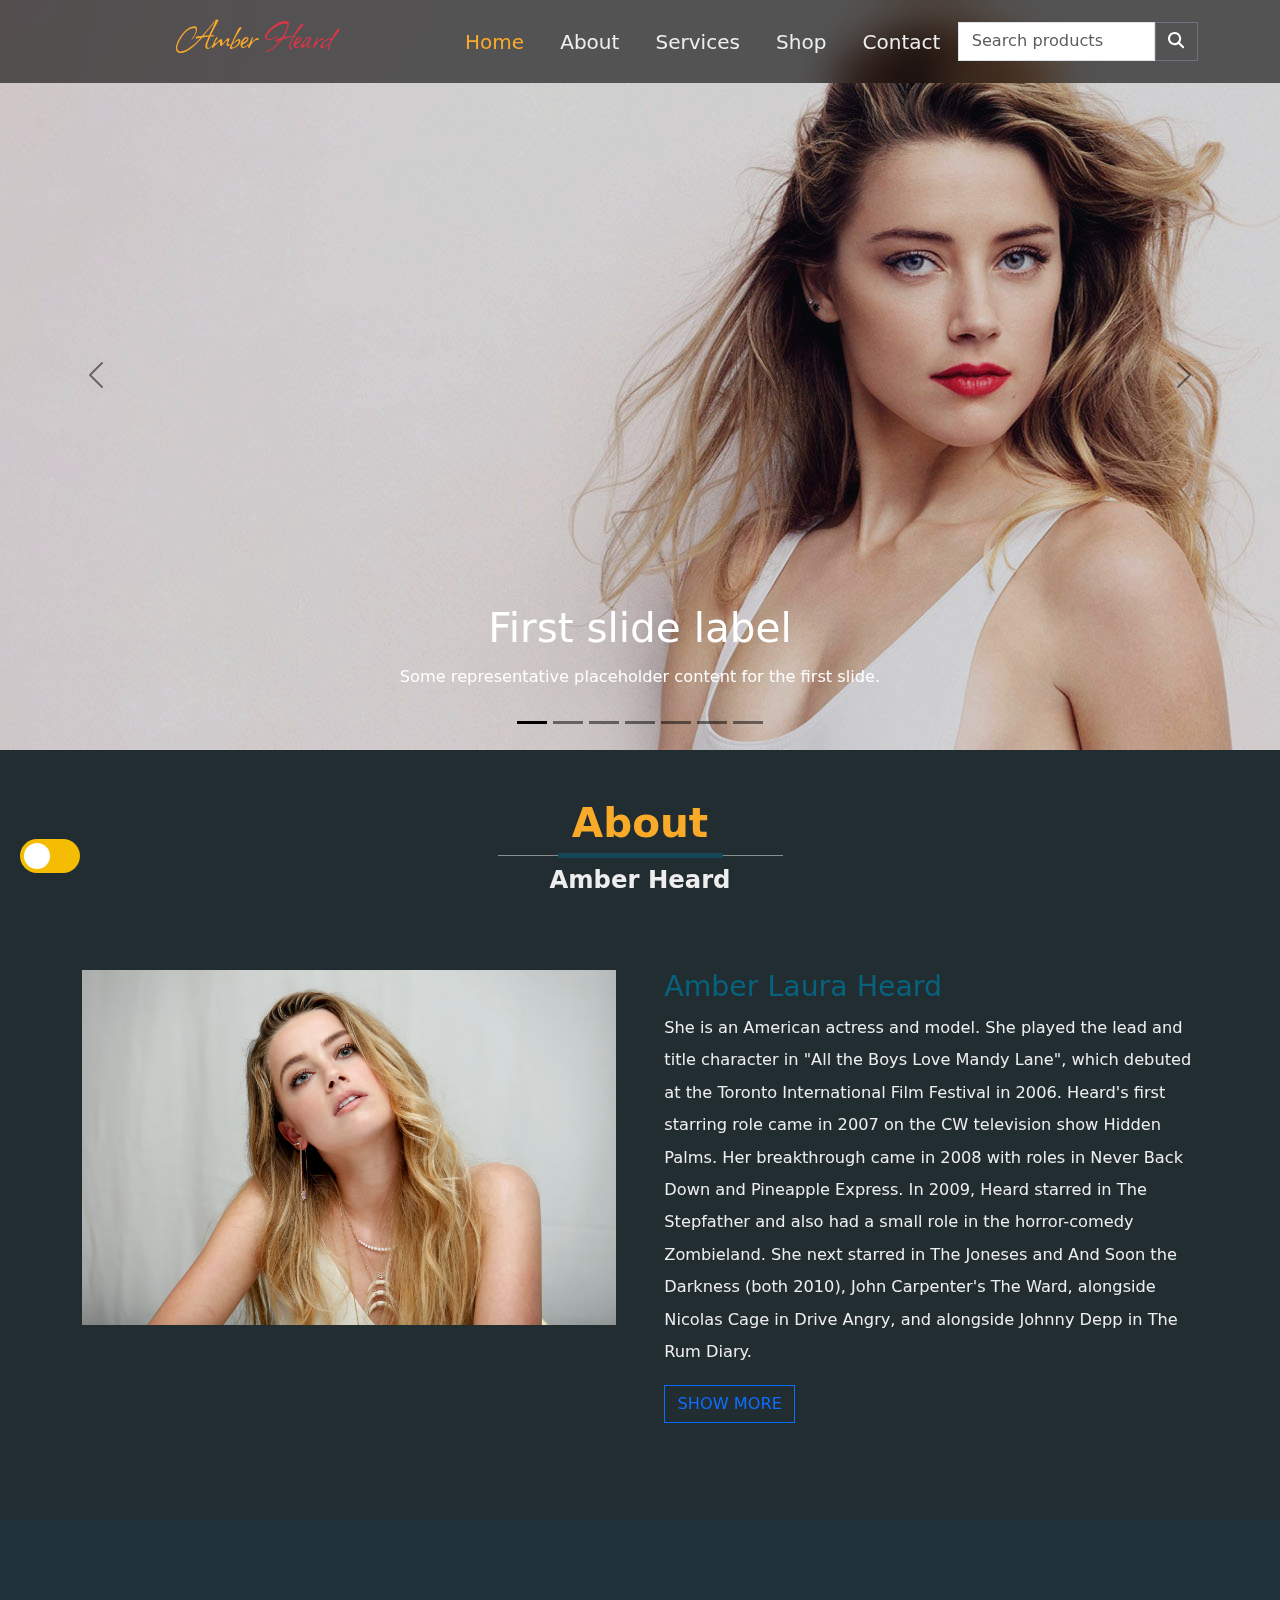
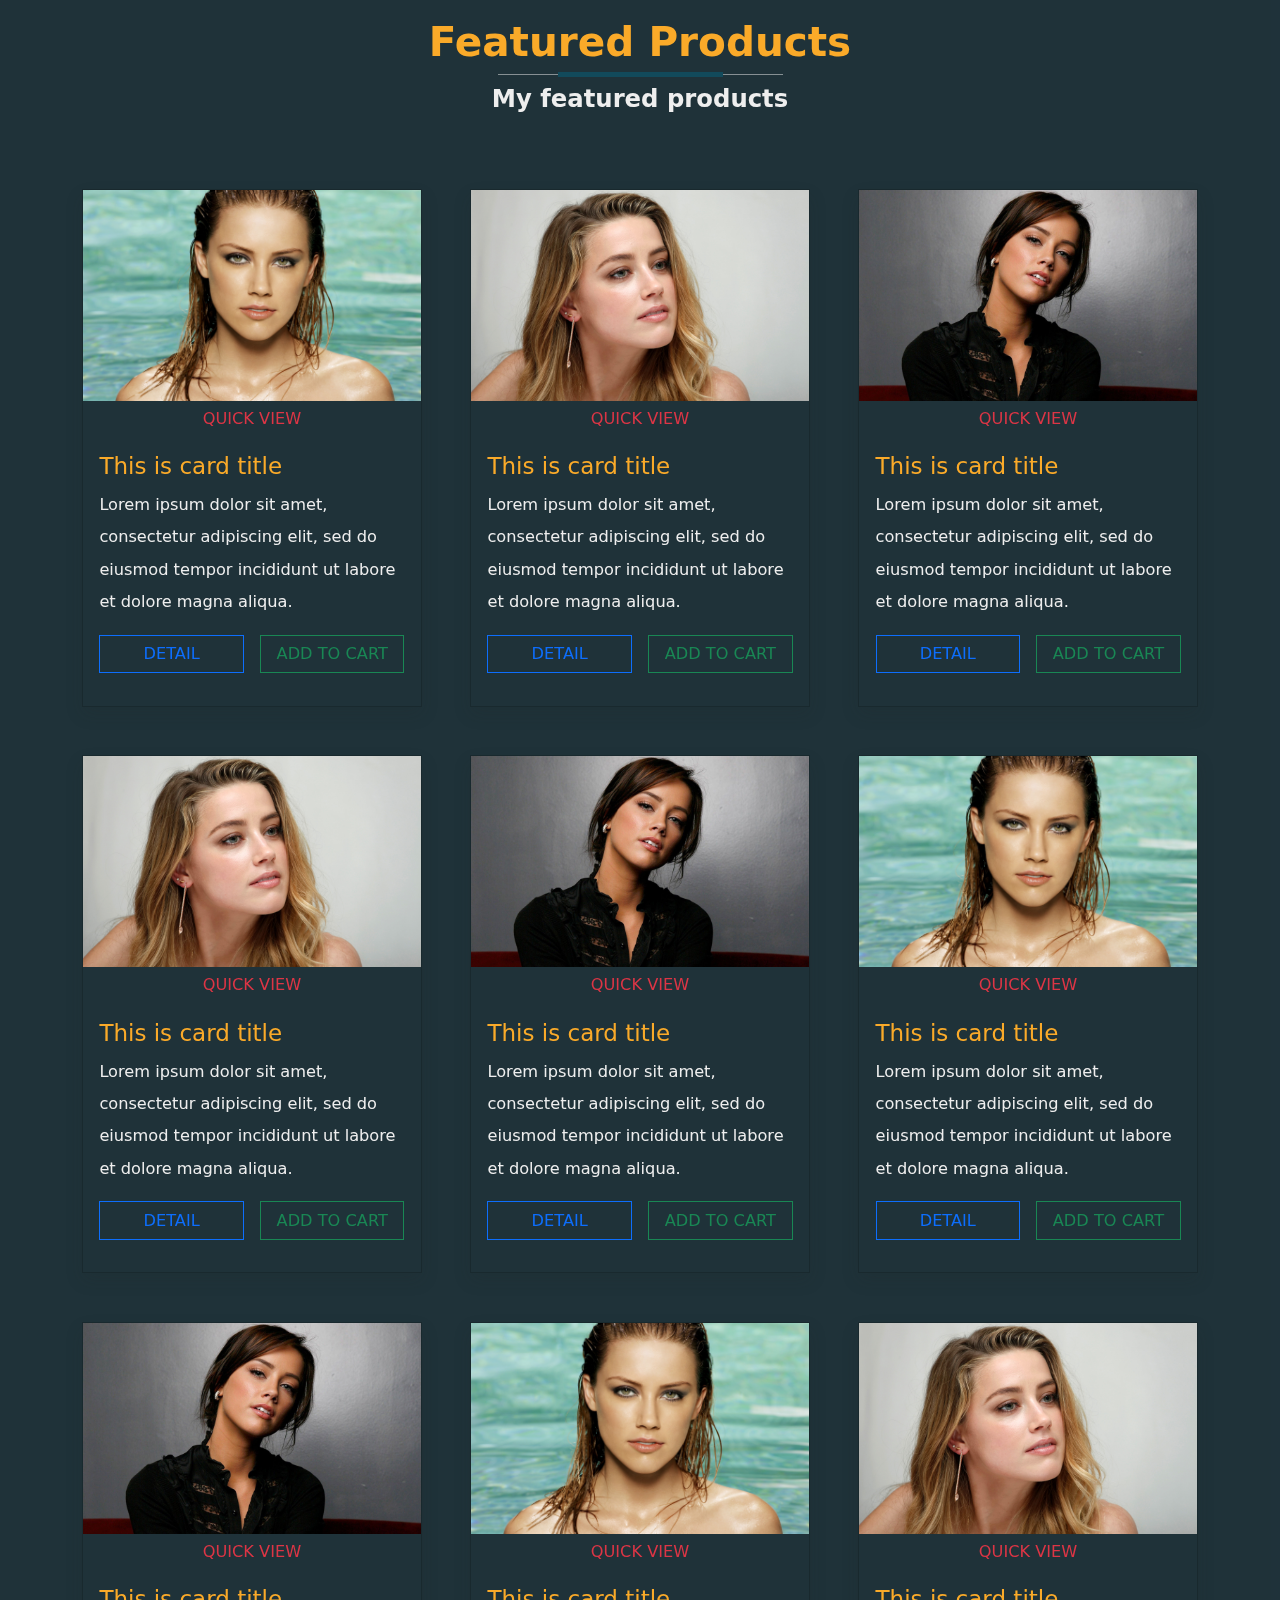
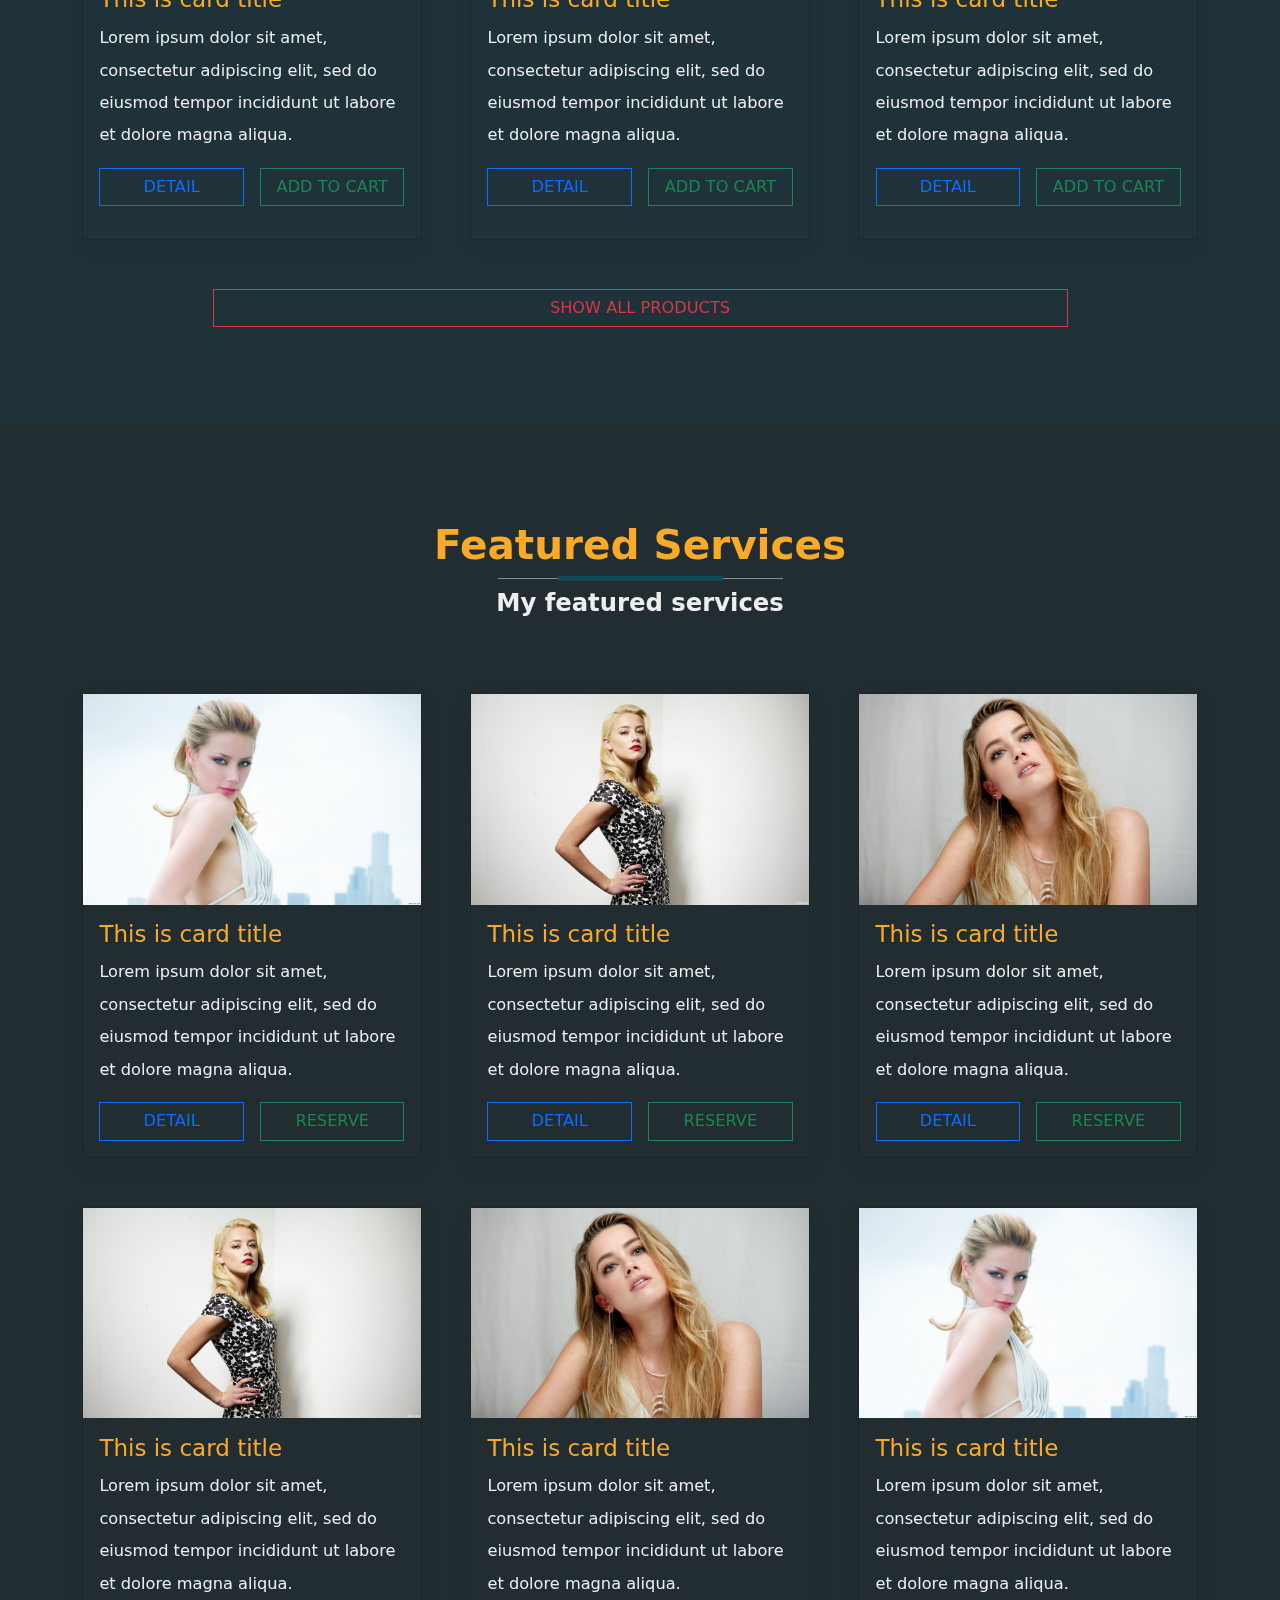
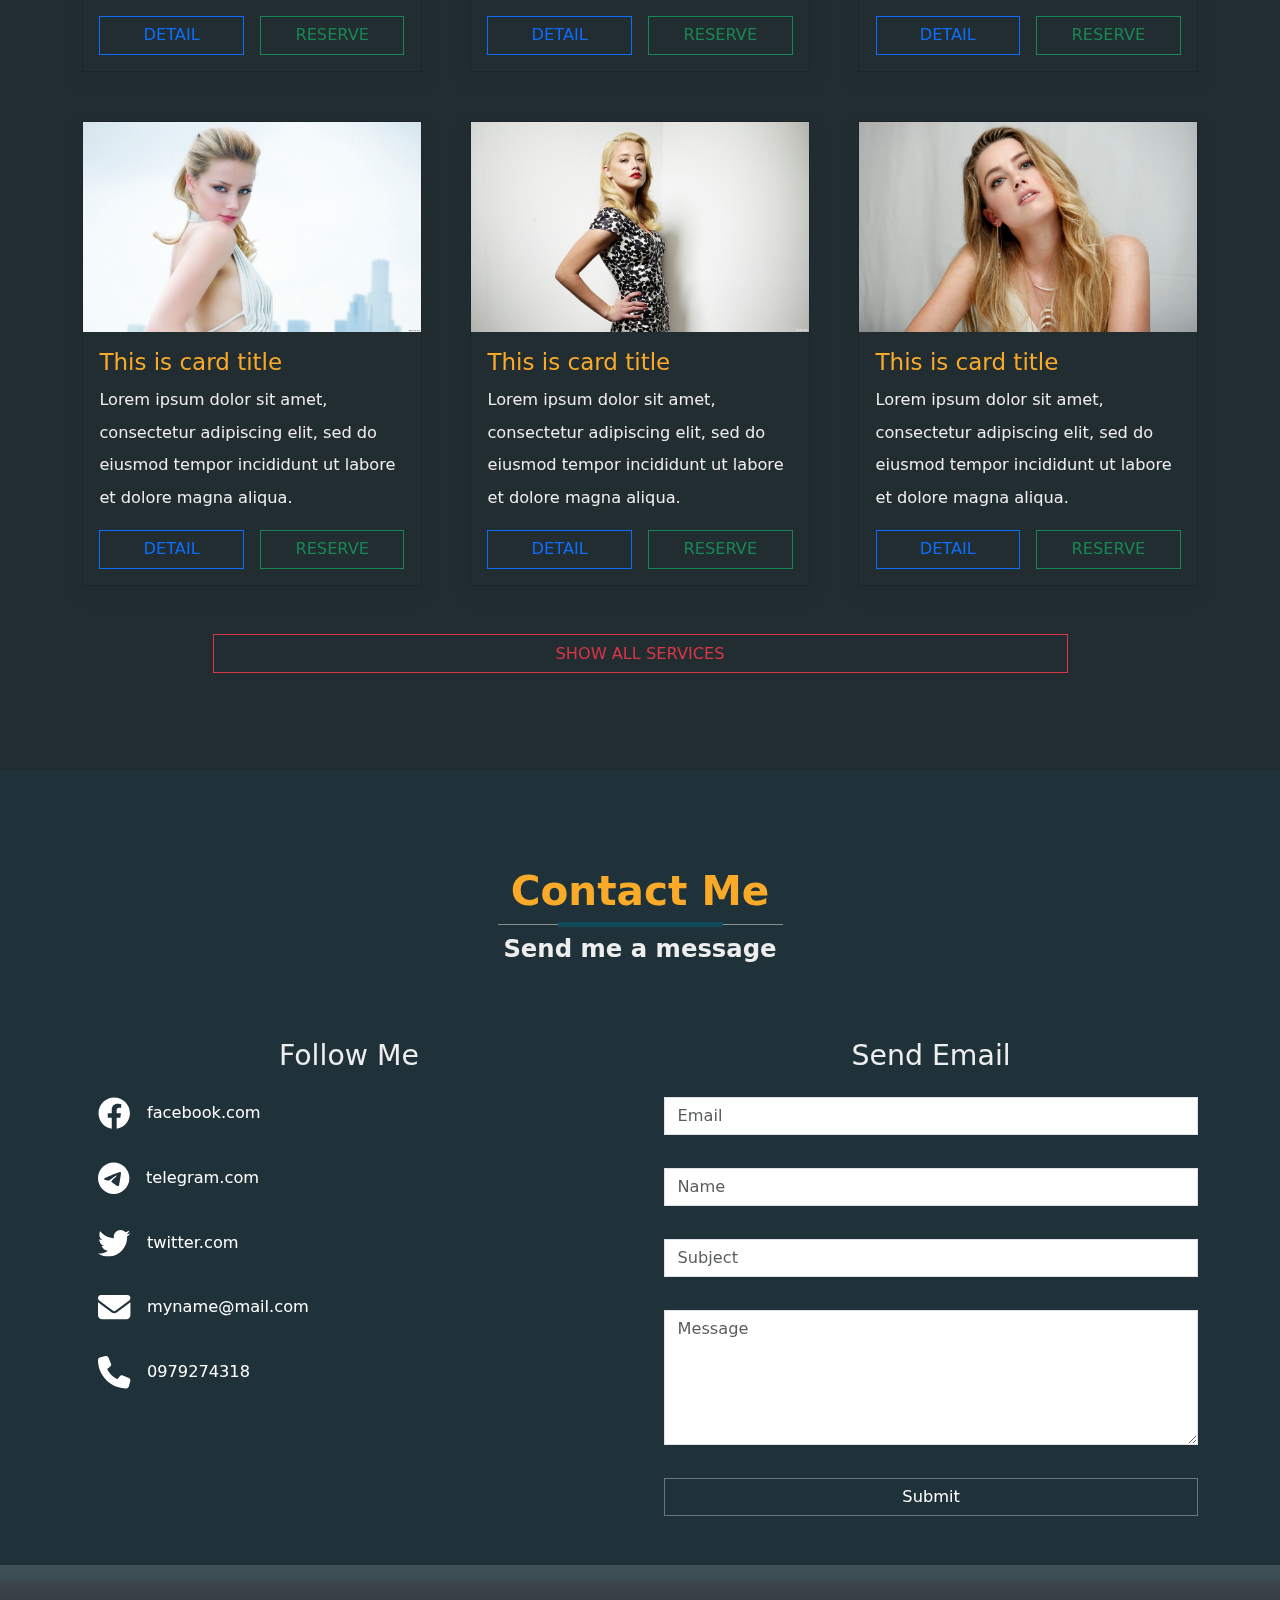
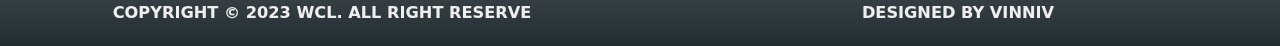
==== html/index.html @ 21fe88d9 "demo" ====
<!DOCTYPE html>
<html lang="en">

<head>
    <meta charset="UTF-8">
    <meta http-equiv="X-UA-Compatible" content="IE=edge">
    <meta name="viewport" content="width=device-width, initial-scale=1.0">
    <link rel="stylesheet" href="../css/bootstrap.min.css">
    <link rel="stylesheet" href="../css/style.css">
    <link rel="stylesheet" href="../css/toggle-mode.css">
    <link rel="stylesheet" href="../libs/font-awesome/css/all.min.css" class="rel">
    <title>Our CMS</title>
</head>

<body class="dark-mode">
    <div class="container-fluid p-0">
        <header>
            <div class="container-fluid v-bg-filter fixed-top">
                <div class="row">
                    <nav class="navbar navbar-expand-lg">
                        <div class="container">
                            <a id="logo" class="navbar-brand fw-bolder px-5" href="./index.html">
                                <h1 class="v-color-link font-alison fs-1 px-5">Amber <span class="text-danger">Heard</span></h1>
                            </a>
                            <button class="navbar-toggler" type="button" data-bs-toggle="collapse"
                                data-bs-target="#navbarSupportedContent" aria-controls="navbarSupportedContent"
                                aria-expanded="false" aria-label="Toggle navigation">
                                <span class="navbar-toggler-icon"></span>
                            </button>
                            <div class="collapse navbar-collapse" id="navbarSupportedContent">
                                <ul class="navbar-nav me-auto mb-2 mb-lg-0">
                                    <li class="v-nav-item nav-item">
                                        <a class="v-nav-link nav-link v-active active" aria-current="page"
                                            href="#">Home</a>
                                    </li>
                                    <li class="v-nav-item nav-item ">
                                        <a class="v-nav-link nav-link" href="#">About</a>
                                    </li>
                                    <li class="v-nav-item nav-item ">
                                        <a class="v-nav-link nav-link" href="#" role="button">
                                            Services
                                        </a>
                                    </li>
                                    <li class="v-nav-item nav-item ">
                                        <a class="v-nav-link nav-link" href="#" role="button">
                                            Shop
                                        </a>
                                    </li>
                                    <li class="v-nav-item nav-item">
                                        <a class="v-nav-link nav-link" href="#" role="button">
                                            Contact
                                        </a>
                                    </li>
                                </ul>
                                <form class="d-flex" role="search">
                                    <input class="form-control rounded-0" type="search" placeholder="Search products" aria-label="Search">
                                    <button class="btn btn-outline-secondary text-white rounded-0" type="submit"><i class="fa-solid fa-search"></i></button>
                                  </form>
                            </div>
                        </div>
                    </nav>

                </div>
            </div>
        </header>
        <main>
            <div class="container-fluid p-0 h-50">
                <section id="slider" class="bg-dark ">
                    <div id="carouselExampleDark" class="carousel slide carousel-dark">
                        <div class="carousel-indicators">
                            <button type="button" data-bs-target="#carouselExampleDark" data-bs-slide-to="0"
                                class="active v-text-color" aria-current="true" aria-label="Slide 1"></button>
                            <button type="button" data-bs-target="#carouselExampleDark" data-bs-slide-to="1"
                                class="v-text-color" aria-label="Slide 2"></button>
                            <button type="button" data-bs-target="#carouselExampleDark" data-bs-slide-to="2"
                                class="v-text-color" aria-label="Slide 3"></button>
                            <button type="button" data-bs-target="#carouselExampleDark" data-bs-slide-to="3"
                                class="v-text-color" aria-label="Slide 4"></button>
                            <button type="button" data-bs-target="#carouselExampleDark" data-bs-slide-to="4"
                                class="v-text-color" aria-label="Slide 5"></button>
                            <button type="button" data-bs-target="#carouselExampleDark" data-bs-slide-to="5"
                                class="v-text-color" aria-label="Slide 6"></button>
                            <button type="button" data-bs-target="#carouselExampleDark" data-bs-slide-to="6"
                                class="v-text-color" aria-label="Slide 7"></button>
                        </div>
                        <div class="carousel-inner">
                            <div class="carousel-item active">
                                <img src="../images/1.jpg" class="d-block h-100" alt="...">
                                <div class="carousel-caption d-none d-md-block">
                                    <h5 class="fs-1 text-white">First slide label</h5>
                                    <p class="text-white">Some representative placeholder content for the first slide.
                                    </p>
                                </div>
                            </div>
                            <div class="carousel-item">
                                <img src="../images/2.jpg" class="d-block h-100" alt="...">
                                <div class="carousel-caption d-none d-md-block">
                                    <h5 class="fs-1 text-white">Second slide label</h5>
                                    <p class="text-white">Some representative placeholder content for the second slide.
                                    </p>
                                </div>
                            </div>
                            <div class="carousel-item">
                                <img src="../images/3.jpg" class="d-block h-100" alt="...">
                                <div class="carousel-caption d-none d-md-block">
                                    <h5 class="fs-1 text-white">Third slide label</h5>
                                    <p class="text-white">Some representative placeholder content for the third slide.
                                    </p>
                                </div>
                            </div>
                            <div class="carousel-item">
                                <img src="../images/4.jpg" class="d-block h-100" alt="...">
                                <div class="carousel-caption d-none d-md-block">
                                    <h5 class="fs-1 text-white">First slide label</h5>
                                    <p class="text-white">Some representative placeholder content for the first slide.
                                    </p>
                                </div>
                            </div>
                            <div class="carousel-item">
                                <img src="../images/5.jpg" class="d-block h-100" alt="...">
                                <div class="carousel-caption d-none d-md-block">
                                    <h5 class="fs-1 text-white">Second slide label</h5>
                                    <p class="text-white">Some representative placeholder content for the second slide.
                                    </p>
                                </div>
                            </div>
                            <div class="carousel-item">
                                <img src="../images/6.jpg" class="d-block h-100 w-auto" alt="...">
                                <div class="carousel-caption d-none d-md-block">
                                    <h5 class="fs-1 text-white">Third slide label</h5>
                                    <p class="text-white">Some representative placeholder content for the third slide.
                                    </p>
                                </div>
                            </div>
                            <div class="carousel-item">
                                <img src="../images/7.jpg" class="d-block h-100" alt="...">
                                <div class="carousel-caption d-none d-md-block">
                                    <h5 class="fs-1 text-white">Third slide label</h5>
                                    <p class="text-white">Some representative placeholder content for the third slide.
                                    </p>
                                </div>
                            </div>
                        </div>
                        <button class="carousel-control-prev" type="button" data-bs-target="#carouselExampleDark"
                            data-bs-slide="prev">
                            <span class="carousel-control-prev-icon" aria-hidden="true"></span>
                            <span class="visually-hidden">Previous</span>
                        </button>
                        <button class="carousel-control-next" type="button" data-bs-target="#carouselExampleDark"
                            data-bs-slide="next">
                            <span class="carousel-control-next-icon" aria-hidden="true"></span>
                            <span class="visually-hidden">Next</span>
                        </button>
                    </div>
                </section>
                <section id="about" class="py-5" data-theme="light">
                    <div class="container">
                        <div class="row text-center justify-content-center">
                            <h2 class="v-color-link font-inter fs-1 fw-bolder">About</h2>
                            <div class="w-25 v-divider"><span></span></div>
                            <p class="font-inter fs-4 fw-bold">Amber Heard</p>

                        </div>
                        <div class="row g-5 py-5">
                            <div class="col-md-6 col-sm-12">
                                <img src="../images/796149.jpg" alt="" width="100%">
                            </div>
                            <div class="col-md-6 col-sm-12 ">
                                <h3 class="v-color-title fs-3 ">Amber Laura Heard</h3>
                                <p>
                                    She is an American actress and model.
                                    She played the lead and title character in "All the Boys Love Mandy Lane", which
                                    debuted at the Toronto International Film Festival in 2006.
                                    Heard's first starring role came in 2007 on the CW television show Hidden Palms.
                                    Her breakthrough came in 2008 with roles in Never Back Down and Pineapple Express.
                                    In 2009, Heard starred in The Stepfather and also had a small role in the
                                    horror-comedy Zombieland.
                                    She next starred in The Joneses and And Soon the Darkness (both 2010), John
                                    Carpenter's The Ward,
                                    alongside Nicolas Cage in Drive Angry, and alongside Johnny Depp in The Rum Diary.
                                </p>
                                <a href="#" class="btn btn-outline-primary rounded-0"> <span class="text-uppercase">Show more</span></a>
                            </div>
                        </div>
                    </div>
                </section>
                <section id="featured" class="py-5 v-bg-highlight">
                    <div class="container">
                        <div class="row text-center justify-content-center py-5">
                            <h2 class="v-color-link font-inter fs-1 fw-bolder">Featured Products</h2>
                            <div class="w-25 v-divider"><span></span></div>
                            <p class="font-inter fs-4 fw-bold">My featured products</p>
                        </div>
                        <div class="row">
                            <div class="container">
                                <div class="row g-5 justify-content-center">
                                    <!--Start Item-->
                                    <div class="col-sm-12 col-md-6 col-lg-4">
                                        <div class="card rounded-0 bg-transparent shadow">
                                            <img src="../images/p1.jpg" alt="" width="100%" height="auto" />
                                            <div class="card-body pt-0 px-0">
                                                <a href="#" class="btn btn-outline-danger border-0 rounded-0 w-100">
                                                    <span class="text-uppercase">Quick View</span>
                                                </a>
                                                <div class="p-3 card-content">
                                                    <h3 class="v-color-link">This is card title</h3>
                                                    <p class="card-text">Lorem ipsum dolor sit amet, consectetur
                                                        adipiscing elit, sed do eiusmod tempor incididunt ut labore et
                                                        dolore magna aliqua.
                                                    </p>
                                                    <div class="row g-3">
                                                        <div class="col-sm-6">
                                                            <a href="#" class="btn btn-outline-primary rounded-0 w-100">
                                                                <span class="text-uppercase">Detail</span>
                                                            </a>
                                                        </div>
                                                        <div class="col-sm-6">
                                                            <a href="#"
                                                                class="btn btn-outline-success rounded-0 w-100 ">
                                                                <span class="text-uppercase">Add to cart</span>
                                                            </a>
                                                        </div>
                                                    </div>
                                                </div>
                                            </div>
                                        </div>
                                    </div>
                                    <!--End Item-->
                                    <!--Start Item-->
                                    <div class="col-sm-12 col-md-6 col-lg-4">
                                        <div class="card rounded-0 bg-transparent shadow">
                                            <img src="../images/p2.jpg" alt="" width="100%" height="auto" />
                                            <div class="card-body pt-0 px-0">
                                                <a href="#" class="btn btn-outline-danger border-0 rounded-0 w-100">
                                                    <span class="text-uppercase">Quick View</span>
                                                </a>
                                                <div class="p-3 card-content">
                                                    <h3 class="v-color-link">This is card title</h3>
                                                    <p class="card-text">Lorem ipsum dolor sit amet, consectetur
                                                        adipiscing elit, sed do eiusmod tempor incididunt ut labore et
                                                        dolore magna
                                                        aliqua.
                                                    </p>
                                                    <div class="row g-3">
                                                        <div class="col-sm-6">
                                                            <a href="#" class="btn btn-outline-primary rounded-0 w-100">
                                                                <span class="text-uppercase">Detail</span>
                                                            </a>
                                                        </div>
                                                        <div class="col-sm-6">
                                                            <a href="#"
                                                                class="btn btn-outline-success rounded-0 w-100 ">
                                                                <span class="text-uppercase">Add to cart</span>
                                                            </a>
                                                        </div>
                                                    </div>
                                                </div>
                                            </div>
                                        </div>
                                    </div>
                                    <!--End Item-->
                                    <!--Start Item-->
                                    <div class="col-sm-12 col-md-6 col-lg-4">
                                        <div class="card rounded-0 bg-transparent shadow">
                                            <img src="../images/p4.jpg" alt="" width="100%" height="auto" />
                                            <div class="card-body pt-0 px-0">
                                                <a href="#" class="btn btn-outline-danger border-0 rounded-0 w-100">
                                                    <span class="text-uppercase">Quick View</span>
                                                </a>
                                                <div class="p-3 card-content">
                                                    <h3 class="v-color-link">This is card title</h3>
                                                    <p class="card-text">Lorem ipsum dolor sit amet, consectetur
                                                        adipiscing elit, sed do eiusmod tempor incididunt ut labore et
                                                        dolore magna
                                                        aliqua.
                                                    </p>
                                                    <div class="row g-3">
                                                        <div class="col-sm-6">
                                                            <a href="#" class="btn btn-outline-primary rounded-0 w-100">
                                                                <span class="text-uppercase">Detail</span>
                                                            </a>
                                                        </div>
                                                        <div class="col-sm-6">
                                                            <a href="#"
                                                                class="btn btn-outline-success rounded-0 w-100 ">
                                                                <span class="text-uppercase">Add to cart</span>
                                                            </a>
                                                        </div>
                                                    </div>
                                                </div>
                                            </div>
                                        </div>
                                    </div>
                                    <!--End Item-->
                                    <!--Start Item-->
                                    <div class="col-sm-12 col-md-6 col-lg-4">
                                        <div class="card rounded-0 bg-transparent shadow">
                                            <img src="../images/p2.jpg" alt="" width="100%" height="auto" />
                                            <div class="card-body pt-0 px-0">
                                                <a href="#" class="btn btn-outline-danger border-0 rounded-0 w-100">
                                                    <span class="text-uppercase">Quick View</span>
                                                </a>
                                                <div class="p-3 card-content">
                                                    <h3 class="v-color-link">This is card title</h3>
                                                    <p class="card-text">Lorem ipsum dolor sit amet, consectetur
                                                        adipiscing elit, sed do eiusmod tempor incididunt ut labore et
                                                        dolore magna
                                                        aliqua.
                                                    </p>
                                                    <div class="row g-3">
                                                        <div class="col-sm-6">
                                                            <a href="#" class="btn btn-outline-primary rounded-0 w-100">
                                                                <span class="text-uppercase">Detail</span>
                                                            </a>
                                                        </div>
                                                        <div class="col-sm-6">
                                                            <a href="#"
                                                                class="btn btn-outline-success rounded-0 w-100 ">
                                                                <span class="text-uppercase">Add to cart</span>
                                                            </a>
                                                        </div>
                                                    </div>
                                                </div>
                                            </div>
                                        </div>
                                    </div>
                                    <!--End Item-->
                                    <!--Start Item-->
                                    <div class="col-sm-12 col-md-6 col-lg-4">
                                        <div class="card rounded-0 bg-transparent shadow">
                                            <img src="../images/p4.jpg" alt="" width="100%" height="auto" />
                                            <div class="card-body pt-0 px-0">
                                                <a href="#" class="btn btn-outline-danger border-0 rounded-0 w-100">
                                                    <span class="text-uppercase">Quick View</span>
                                                </a>
                                                <div class="p-3 card-content">
                                                    <h3 class="v-color-link">This is card title</h3>
                                                    <p class="card-text">Lorem ipsum dolor sit amet, consectetur
                                                        adipiscing elit, sed do eiusmod tempor incididunt ut labore et
                                                        dolore magna
                                                        aliqua.
                                                    </p>
                                                    <div class="row g-3">
                                                        <div class="col-sm-6">
                                                            <a href="#" class="btn btn-outline-primary rounded-0 w-100">
                                                                <span class="text-uppercase">Detail</span>
                                                            </a>
                                                        </div>
                                                        <div class="col-sm-6">
                                                            <a href="#"
                                                                class="btn btn-outline-success rounded-0 w-100 ">
                                                                <span class="text-uppercase">Add to cart</span>
                                                            </a>
                                                        </div>
                                                    </div>
                                                </div>
                                            </div>
                                        </div>
                                    </div>
                                    <!--End Item-->
                                    <!--Start Item-->
                                    <div class="col-sm-12 col-md-6 col-lg-4">
                                        <div class="card rounded-0 bg-transparent shadow">
                                            <img src="../images/p1.jpg" alt="" width="100%" height="auto" />
                                            <div class="card-body pt-0 px-0">
                                                <a href="#" class="btn btn-outline-danger border-0 rounded-0 w-100">
                                                    <span class="text-uppercase">Quick View</span>
                                                </a>
                                                <div class="p-3 card-content">
                                                    <h3 class="v-color-link">This is card title</h3>
                                                    <p class="card-text">Lorem ipsum dolor sit amet, consectetur
                                                        adipiscing elit, sed do eiusmod tempor incididunt ut labore et
                                                        dolore magna
                                                        aliqua.
                                                    </p>
                                                    <div class="row g-3">
                                                        <div class="col-sm-6">
                                                            <a href="#" class="btn btn-outline-primary rounded-0 w-100">
                                                                <span class="text-uppercase">Detail</span>
                                                            </a>
                                                        </div>
                                                        <div class="col-sm-6">
                                                            <a href="#"
                                                                class="btn btn-outline-success rounded-0 w-100 ">
                                                                <span class="text-uppercase">Add to cart</span>
                                                            </a>
                                                        </div>
                                                    </div>
                                                </div>
                                            </div>
                                        </div>
                                    </div>
                                    <!--End Item-->
                                    <!--Start Item-->
                                    <div class="col-sm-12 col-md-6 col-lg-4">
                                        <div class="card rounded-0 bg-transparent shadow">
                                            <img src="../images/p4.jpg" alt="" width="100%" height="auto" />
                                            <div class="card-body pt-0 px-0">
                                                <a href="#" class="btn btn-outline-danger border-0 rounded-0 w-100">
                                                    <span class="text-uppercase">Quick View</span>
                                                </a>
                                                <div class="p-3 card-content">
                                                    <h3 class="v-color-link">This is card title</h3>
                                                    <p class="card-text">Lorem ipsum dolor sit amet, consectetur
                                                        adipiscing elit, sed do eiusmod tempor incididunt ut labore et
                                                        dolore magna
                                                        aliqua.
                                                    </p>
                                                    <div class="row g-3">
                                                        <div class="col-sm-6">
                                                            <a href="#" class="btn btn-outline-primary rounded-0 w-100">
                                                                <span class="text-uppercase">Detail</span>
                                                            </a>
                                                        </div>
                                                        <div class="col-sm-6">
                                                            <a href="#"
                                                                class="btn btn-outline-success rounded-0 w-100 ">
                                                                <span class="text-uppercase">Add to cart</span>
                                                            </a>
                                                        </div>
                                                    </div>
                                                </div>
                                            </div>
                                        </div>
                                    </div>
                                    <!--End Item-->
                                    <!--Start Item-->
                                    <div class="col-sm-12 col-md-6 col-lg-4">
                                        <div class="card rounded-0 bg-transparent shadow">
                                            <img src="../images/p1.jpg" alt="" width="100%" height="auto" />
                                            <div class="card-body pt-0 px-0 border-0">
                                                <a href="#" class="btn btn-outline-danger border-0 rounded-0 w-100">
                                                    <span class="text-uppercase">Quick View</span>
                                                </a>
                                                <div class="p-3 card-content">
                                                    <h3 class="v-color-link">This is card title</h3>
                                                    <p class="card-text">Lorem ipsum dolor sit amet, consectetur
                                                        adipiscing elit, sed do eiusmod tempor incididunt ut labore et
                                                        dolore magna
                                                        aliqua.
                                                    </p>
                                                    <div class="row g-3">
                                                        <div class="col-sm-6">
                                                            <a href="#" class="btn btn-outline-primary rounded-0 w-100">
                                                                <span class="text-uppercase">Detail</span>
                                                            </a>
                                                        </div>
                                                        <div class="col-sm-6">
                                                            <a href="#"
                                                                class="btn btn-outline-success rounded-0 w-100 ">
                                                                <span class="text-uppercase">Add to cart</span>
                                                            </a>
                                                        </div>
                                                    </div>
                                                </div>
                                            </div>
                                        </div>
                                    </div>
                                    <!--End Item-->
                                    <!--Start Item-->
                                    <div class="col-sm-12 col-md-6 col-lg-4">
                                        <div class="card rounded-0 bg-transparent shadow">
                                            <img src="../images/p2.jpg" alt="" width="100%" height="auto" />
                                            <div class="card-body pt-0 px-0">
                                                <a href="#" class="btn btn-outline-danger border-0 rounded-0 w-100 ">
                                                    <span class="text-uppercase">Quick View</span>
                                                </a>
                                                <div class="p-3 card-content">
                                                    <h3 class="v-color-link">This is card title</h3>
                                                    <p class="card-text">Lorem ipsum dolor sit amet, consectetur
                                                        adipiscing elit, sed do eiusmod tempor incididunt ut labore et
                                                        dolore magna
                                                        aliqua.
                                                    </p>
                                                    <div class="row g-3">
                                                        <div class="col-sm-6">
                                                            <a href="#" class="btn btn-outline-primary rounded-0 w-100">
                                                                <span class="text-uppercase">Detail</span>
                                                            </a>
                                                        </div>
                                                        <div class="col-sm-6">
                                                            <a href="#"
                                                                class="btn btn-outline-success rounded-0 w-100 ">
                                                                <span class="text-uppercase">Add to cart</span>
                                                            </a>
                                                        </div>
                                                    </div>
                                                </div>
                                            </div>
                                        </div>
                                    </div>
                                    <!--End Item-->
                                </div>
                                <!--End Featured Products List-->
                                <div class="row py-5 justify-content-center">
                                    <a href="./shop.html" class="btn btn-outline-danger w-75 rounded-0"><span
                                            class="text-uppercase">Show all products</span></a>
                                </div>
                            </div>
                        </div>
                    </div>
                </section>
                <section id="services" class="py-5">
                    <div class="container">
                        <div class="row text-center justify-content-center py-5">
                            <h2 class="v-color-link font-inter fs-1 fw-bolder">Featured Services</h2>
                            <div class="w-25 v-divider"><span></span></div>
                            <p class="font-inter fs-4 fw-bold">My featured services</p>
                        </div>
                        <div class="row">
                            <div class="container">
                                <div class="row g-5 justify-content-center">
                                    <!--Start Item-->
                                    <div class="col-sm-12 col-md-6 col-lg-4">
                                        <div class="card rounded-0 bg-transparent shadow">
                                            <img src="../images/s1.jpg" alt="" width="100%" height="auto" />
                                            <div class="card-body">
                                                <h3 class="v-color-link">This is card title</h3>
                                                <p class="card-text">Lorem ipsum dolor sit amet, consectetur
                                                    adipiscing elit, sed do eiusmod tempor incididunt ut labore et
                                                    dolore magna aliqua.
                                                </p>
                                                <div class="row g-3">
                                                    <div class="col-sm-6">
                                                        <a href="#" class="btn btn-outline-primary rounded-0 w-100">
                                                            <span class="text-uppercase">Detail</span>
                                                        </a>
                                                    </div>
                                                    <div class="col-sm-6">
                                                        <a href="#" class="btn btn-outline-success rounded-0 w-100 ">
                                                            <span class="text-uppercase">Reserve</span>
                                                        </a>
                                                    </div>
                                                </div>
                                            </div>
                                        </div>
                                    </div>
                                    <!--End Item-->
                                    <!--Start Item-->
                                    <div class="col-sm-12 col-md-6 col-lg-4">
                                        <div class="card rounded-0 bg-transparent shadow">
                                            <img src="../images/s2.jpg" alt="" width="100%" height="auto" />
                                            <div class="card-body">
                                                <h3 class="v-color-link">This is card title</h3>
                                                <p class="card-text">Lorem ipsum dolor sit amet, consectetur
                                                    adipiscing elit, sed do eiusmod tempor incididunt ut labore et
                                                    dolore magna
                                                    aliqua.
                                                </p>
                                                <div class="row g-3">
                                                    <div class="col-sm-6">
                                                        <a href="#" class="btn btn-outline-primary rounded-0 w-100">
                                                            <span class="text-uppercase">Detail</span>
                                                        </a>
                                                    </div>
                                                    <div class="col-sm-6">
                                                        <a href="#" class="btn btn-outline-success rounded-0 w-100 ">
                                                            <span class="text-uppercase">Reserve</span>
                                                        </a>
                                                    </div>
                                                </div>
                                            </div>
                                        </div>
                                    </div>
                                    <!--End Item-->
                                    <!--Start Item-->
                                    <div class="col-sm-12 col-md-6 col-lg-4">
                                        <div class="card rounded-0 bg-transparent shadow">
                                            <img src="../images/s3.jpg" alt="" width="100%" height="auto" />
                                            <div class="card-body">
                                                <h3 class="v-color-link">This is card title</h3>
                                                <p class="card-text">Lorem ipsum dolor sit amet, consectetur
                                                    adipiscing elit, sed do eiusmod tempor incididunt ut labore et
                                                    dolore magna
                                                    aliqua.
                                                </p>
                                                <div class="row g-3">
                                                    <div class="col-sm-6">
                                                        <a href="#" class="btn btn-outline-primary rounded-0 w-100">
                                                            <span class="text-uppercase">Detail</span>
                                                        </a>
                                                    </div>
                                                    <div class="col-sm-6">
                                                        <a href="#" class="btn btn-outline-success rounded-0 w-100 ">
                                                            <span class="text-uppercase">Reserve</span>
                                                        </a>
                                                    </div>
                                                </div>
                                            </div>
                                        </div>
                                    </div>
                                    <!--End Item-->
                                    <!--Start Item-->
                                    <div class="col-sm-12 col-md-6 col-lg-4">
                                        <div class="card rounded-0 bg-transparent shadow">
                                            <img src="../images/s2.jpg" alt="" width="100%" height="auto" />
                                            <div class="card-body">
                                                <h3 class="v-color-link">This is card title</h3>
                                                <p class="card-text">Lorem ipsum dolor sit amet, consectetur
                                                    adipiscing elit, sed do eiusmod tempor incididunt ut labore et
                                                    dolore magna
                                                    aliqua.
                                                </p>
                                                <div class="row g-3">
                                                    <div class="col-sm-6">
                                                        <a href="#" class="btn btn-outline-primary rounded-0 w-100">
                                                            <span class="text-uppercase">Detail</span>
                                                        </a>
                                                    </div>
                                                    <div class="col-sm-6">
                                                        <a href="#" class="btn btn-outline-success rounded-0 w-100 ">
                                                            <span class="text-uppercase">Reserve</span>
                                                        </a>
                                                    </div>
                                                </div>
                                            </div>
                                        </div>
                                    </div>
                                    <!--End Item-->
                                    <!--Start Item-->
                                    <div class="col-sm-12 col-md-6 col-lg-4">
                                        <div class="card rounded-0 bg-transparent shadow">
                                            <img src="../images/s3.jpg" alt="" width="100%" height="auto" />
                                            <div class="card-body">
                                                <h3 class="v-color-link">This is card title</h3>
                                                <p class="card-text">Lorem ipsum dolor sit amet, consectetur
                                                    adipiscing elit, sed do eiusmod tempor incididunt ut labore et
                                                    dolore magna
                                                    aliqua.
                                                </p>
                                                <div class="row g-3">
                                                    <div class="col-sm-6">
                                                        <a href="#" class="btn btn-outline-primary rounded-0 w-100">
                                                            <span class="text-uppercase">Detail</span>
                                                        </a>
                                                    </div>
                                                    <div class="col-sm-6">
                                                        <a href="#" class="btn btn-outline-success rounded-0 w-100 ">
                                                            <span class="text-uppercase">Reserve</span>
                                                        </a>
                                                    </div>
                                                </div>
                                            </div>
                                        </div>
                                    </div>
                                    <!--End Item-->
                                    <!--Start Item-->
                                    <div class="col-sm-12 col-md-6 col-lg-4">
                                        <div class="card rounded-0 bg-transparent shadow">
                                            <img src="../images/s1.jpg" alt="" width="100%" height="auto" />
                                            <div class="card-body">
                                                <h3 class="v-color-link">This is card title</h3>
                                                <p class="card-text">Lorem ipsum dolor sit amet, consectetur
                                                    adipiscing elit, sed do eiusmod tempor incididunt ut labore et
                                                    dolore magna
                                                    aliqua.
                                                </p>
                                                <div class="row g-3">
                                                    <div class="col-sm-6">
                                                        <a href="#" class="btn btn-outline-primary rounded-0 w-100">
                                                            <span class="text-uppercase">Detail</span>
                                                        </a>
                                                    </div>
                                                    <div class="col-sm-6">
                                                        <a href="#" class="btn btn-outline-success rounded-0 w-100 ">
                                                            <span class="text-uppercase">Reserve</span>
                                                        </a>
                                                    </div>
                                                </div>
                                            </div>
                                        </div>
                                    </div>
                                    <!--End Item-->
                                    <!--Start Item-->
                                    <div class="col-sm-12 col-md-6 col-lg-4">
                                        <div class="card rounded-0 bg-transparent shadow">
                                            <img src="../images/s1.jpg" alt="" width="100%" height="auto" />
                                            <div class="card-body">
                                                <h3 class="v-color-link">This is card title</h3>
                                                <p class="card-text">Lorem ipsum dolor sit amet, consectetur
                                                    adipiscing elit, sed do eiusmod tempor incididunt ut labore et
                                                    dolore magna
                                                    aliqua.
                                                </p>
                                                <div class="row g-3">
                                                    <div class="col-sm-6">
                                                        <a href="#" class="btn btn-outline-primary rounded-0 w-100">
                                                            <span class="text-uppercase">Detail</span>
                                                        </a>
                                                    </div>
                                                    <div class="col-sm-6">
                                                        <a href="#" class="btn btn-outline-success rounded-0 w-100 ">
                                                            <span class="text-uppercase">Reserve</span>
                                                        </a>
                                                    </div>
                                                </div>
                                            </div>
                                        </div>
                                    </div>
                                    <!--End Item-->
                                    <!--Start Item-->
                                    <div class="col-sm-12 col-md-6 col-lg-4">
                                        <div class="card rounded-0 bg-transparent shadow">
                                            <img src="../images/s2.jpg" alt="" width="100%" height="auto" />
                                            <div class="card-body">
                                                <h3 class="v-color-link">This is card title</h3>
                                                <p class="card-text">Lorem ipsum dolor sit amet, consectetur
                                                    adipiscing elit, sed do eiusmod tempor incididunt ut labore et
                                                    dolore magna
                                                    aliqua.
                                                </p>
                                                <div class="row g-3">
                                                    <div class="col-sm-6">
                                                        <a href="#" class="btn btn-outline-primary rounded-0 w-100">
                                                            <span class="text-uppercase">Detail</span>
                                                        </a>
                                                    </div>
                                                    <div class="col-sm-6">
                                                        <a href="#" class="btn btn-outline-success rounded-0 w-100 ">
                                                            <span class="text-uppercase">Reserve</span>
                                                        </a>
                                                    </div>
                                                </div>
                                            </div>
                                        </div>
                                    </div>
                                    <!--End Item-->
                                    <!--Start Item-->
                                    <div class="col-sm-12 col-md-6 col-lg-4">
                                        <div class="card rounded-0 bg-transparent shadow">
                                            <img src="../images/s3.jpg" alt="" width="100%" height="auto" />
                                            <div class="card-body">
                                                <h3 class="v-color-link">This is card title</h3>
                                                <p class="card-text">Lorem ipsum dolor sit amet, consectetur
                                                    adipiscing elit, sed do eiusmod tempor incididunt ut labore et
                                                    dolore magna
                                                    aliqua.
                                                </p>
                                                <div class="row g-3">
                                                    <div class="col-sm-6">
                                                        <a href="#" class="btn btn-outline-primary rounded-0 w-100">
                                                            <span class="text-uppercase">Detail</span>
                                                        </a>
                                                    </div>
                                                    <div class="col-sm-6">
                                                        <a href="#" class="btn btn-outline-success rounded-0 w-100 ">
                                                            <span class="text-uppercase">Reserve</span>
                                                        </a>
                                                    </div>
                                                </div>
                                            </div>
                                        </div>
                                    </div>
                                    <!--End Item-->
                                </div>
                                <div class="row py-5 justify-content-center">
                                    <a href="./services.html" class="btn btn-outline-danger w-75 rounded-0"><span
                                            class="text-uppercase">Show all services</span></a>
                                </div>
                            </div>
                        </div>
                    </div>
                </section>
                <section id="contact" class="py-5 v-bg-highlight">
                    <div class="container">
                        <div class="row text-center justify-content-center py-5">
                            <h2 class="v-color-link font-inter fs-1 fw-bolder">Contact Me</h2>
                            <div class="w-25 v-divider"><span></span></div>
                            <p class="font-inter fs-4 fw-bold">Send me a message</p>
                        </div>
                        <div class="row g-5">
                            <div class="col-md-6 col-sm-12">
                                <h2 class="v-color-light fs-3 text-center">Follow Me</h2>
                                <ul class="list-group list-group-flush ">
                                    <li class="list-group-item bg-transparent p-3 d-flex align-items-center border-0">
                                        <i class="fa-brands fa-facebook fa-2x v-text-color"></i>
                                        <span class="px-3 v-text-color">facebook.com</span>
                                    </li>
                                    <li class="list-group-item bg-transparent p-3 d-flex align-items-center border-0"><i
                                            class="fa-brands fa-telegram fa-2x v-text-color"></i>
                                        <span class="px-3 v-text-color">telegram.com</span>
                                    </li>
                                    <li class="list-group-item bg-transparent p-3 d-flex align-items-center border-0"><i
                                            class="fa-brands fa-twitter fa-2x v-text-color"></i>
                                        <span class="px-3 v-text-color">twitter.com</span>
                                    </li>
                                    <li class="list-group-item bg-transparent p-3 d-flex align-items-center border-0"><i
                                            class="fa-solid fa-envelope fa-2x v-text-color"></i>
                                        <span class="px-3 v-text-color">myname@mail.com</span>
                                    </li>
                                    <li class="list-group-item bg-transparent p-3 d-flex align-items-center border-0"><i
                                            class="fa-solid fa-phone fa-2x v-text-color"></i>
                                        <span class="px-3 v-text-color">0979274318</span>
                                    </li>
                                </ul>
                            </div>
                            <div class="col-md-6 col-sm-12">
                                <h2 class="v-color-light fs-3 text-center">Send Email</h2>
                                <form action="#">
                                    <div class="form-group py-3">
                                        <input type="text" class="form-control rounded-0" name="email"
                                            placeholder="Email">
                                    </div>
                                    <div class="form-group py-3">
                                        <input type="text" class="form-control rounded-0" name="name"
                                            placeholder="Name">
                                    </div>
                                    <div class="form-group py-3">
                                        <input type="text" class="form-control rounded-0" name="email"
                                            placeholder="Subject">
                                    </div>
                                    <div class="form-group py-3">
                                        <textarea id="exampleFormControlTextarea1" rows="5"
                                            class="form-control rounded-0" name="message"
                                            placeholder="Message"></textarea>
                                    </div>
                                    <div class="form-group py-3">
                                        <input type="button" class="btn btn-outline-secondary rounded-0 w-100 v-text-color"
                                            name="email" value="Submit">
                                    </div>
                                </form>
                            </div>
                        </div>
                    </div>
                </section>
            </div>
        </main>
        <footer>
            <div class="container-fluid bg-gradient">
                <div class="row g-3">
                    <div class="col-md-6 col-sm-12">
                        <p class="text-center text-uppercase fw-bold p-3 m-0">Copyright &#169; 2023 WCL. All right
                            Reserve</p>
                    </div>
                    <div class="col-md-6 col-sm-12">
                        <p class="text-center text-uppercase fw-bold p-3 m-0">Designed by vinniv</p>
                    </div>
                </div>
            </div>
        </footer>
        <div class="theme-switch-wrapper">
            <label class="theme-switch" for="checkbox">
                <input type="checkbox" id="checkbox" class="form-check-input sw-mode-btn" type="checkbox" role="switch"
                    id="flexSwitchMode">
                <div class="slider round"></div>
            </label>
        </div>
    </div>
    <script>
        // Example starter JavaScript for disabling form submissions if there are invalid fields
        (function () {
            'use strict';
            window.addEventListener('load', function () {
                // Fetch all the forms we want to apply custom Bootstrap validation styles to
                var forms = document.getElementsByClassName('needs-validation');
                // Loop over them and prevent submission
                var validation = Array.prototype.filter.call(forms, function (form) {
                    form.addEventListener('submit', function (event) {
                        if (form.checkValidity() === false) {
                            event.preventDefault();
                            event.stopPropagation();
                        }
                        form.classList.add('was-validated');
                    }, false);
                });
            }, false);
        })();
    </script>
    <script src="../js/bootstrap.bundle.min.js"></script>
    <script src="../libs/font-awesome/js/all.min.js"></script>
    <script src="../js/toggle-mode.js"></script>
    <script src="../js/main.js"></script>
</body>

</html>
---- css/style.css ----
@import url("https://fonts.googleapis.com/css2?family=Allison:ital,wght@0,300;0,400;0,500;0,600;0,700;1,300;1,400;1,500;1,600;1,700&family=Inter:ital,wght@0,300;0,400;0,500;0,600;0,700;1,300;1,400;1,500;1,600;1,700&display=swap");
:root {
    --font-1: "Allison", cursive;
    --font-2: "Inter", sans-serif;
    --font-3: "Roboto", sans-serif;

    --v-color-1: hsla(37, 95%, 57%, 1);
    --v-color-2: hsla(194, 89%, 26%, 1);
    --v-color-dark:#222D32;
    --v-color-light:#EEEEEE;
    --v-color-white:#FFFFFF;
    --v-color-black:#000000;
}

[data-theme="dark"] {
    --font-1: "Allison", cursive;
    --font-2: "Inter", sans-serif;
    --font-3: "Roboto", sans-serif;

    --v-color-1: hsla(37, 95%, 57%, 1);
    --v-color-2: hsla(194, 89%, 26%, 1);
    --v-color-dark:#EEEEEE;
    --v-color-light:#222D32;
    --v-color-white:#000000;
    --v-color-black:#FFFFFF;
}
html {
    font-family: var(--font-3);
    font-size: calc(15px + (15 - 13) * ((100vw - 300px) / (1920 - 300))) ;
}
p{
    font-size: calc(15px + (15 - 13) * ((100vw - 300px) / (1920 - 300))) ;
    line-height: 2;
}
a{
    font-size: calc(15px + (15 - 13) * ((100vw - 300px) / (1920 - 300))) ;
}
h1{
    font-size: calc(30px + (30 - 25) * ((100vw - 300px) / (1920 - 300))) ;
}
h2{
    font-size: calc(25px + (25 - 20) * ((100vw - 300px) / (1920 - 300))) ;
}
h3{
    font-size: calc(20px + (20 - 15) * ((100vw - 300px) / (1920 - 300))) ;
}
.font-alison{
    font-family: var(--font-1);
}
.font-inter{
    font-family: var(--font2);
}
body {
    background: var(--v-color-light);
    color: var(--v-color-dark);
}

body.dark-mode{
    background: var(--v-color-dark);
    color: var(--v-color-light);
}
.v-bg-dark{
    background: var(--v-color-dark);
}
.v-bg-light{
    background:var(--v-color-light);
}
.v-color-link{
    color: var(--v-color-1);
}
.v-color-title{
    color: var(--v-color-2);
}
.v-text-color{
    color: var(--v-color-white);
}
.v-bg-filter {
    background: rgba(0, 0, 0, .6);
    backdrop-filter: saturate(180%) blur(20px);
}
.v-nav-link{
    color: var(--v-color-white);
}
.active{
    color: var(--v-color-1) !important;
}
.v-nav-link:hover{
    color: var(--v-color-1) !important;
}
.card-link{
    text-decoration: none;
    color: unset;
}
.card-link:hover{
    box-shadow:#222D32 10px 10px 10px
}
.v-divider{
    background-color: var(--v-color-light);
    text-align: center;
    justify-content: center;
    align-items: center;
    display: flex;
    height: 1px;
    opacity: 0.5;
}
.v-divider span {
    display: block;
    width: 165px;
    height: 5px;
    background-color: var(--v-color-2);
}
.v-bg-highlight{
    background: rgb(7 98 125 / 10%);
}
.v-nav-item{
    padding: 0 10px;
    font-size: 20px;
    
}
.v-nav-item a{
    color: #EEEEEE;
}
.carousel-item img{
    opacity: 0.8;
}
---- css/toggle-mode.css ----
.theme-switch-wrapper {
  position: fixed;
  bottom: 20px;
  left: 20px;
  z-index: 999;
  opacity: 1;
  visibility: visible;
  -moz-transition: all .5s ease;
  -o-transition: all .5s ease;
  -webkit-transition: all .5s ease;
  -ms-transition: all .5s ease;
  transition: all .5s ease;
}

.theme-switch {
  display: inline-block;
  height: 34px;
  position: relative;
  width: 60px;
}

.theme-switch input {
  display: none;
}

.slider {
  background-color: #f5bc04;
  bottom: 0;
  cursor: pointer;
  left: 0;
  position: absolute;
  right: 0;
  top: 0;
  transition: .4s;
}

.slider:before {
  background-color: #fff;
  bottom: 4px;
  content: "";
  height: 26px;
  left: 4px;
  position: absolute;
  transition: .4s;
  width: 26px;
}

input:checked+.slider {
  background-color: #f5bc04;
}

input:checked+.slider:before {
  transform: translateX(26px);
}

.slider.round {
  border-radius: 34px;
}

.slider.round:before {
  border-radius: 50%;
}

.switch-darkmode {
  position: fixed;
  bottom: 20px;
  left: 20px;
  z-index: 999;
  opacity: 1;
  visibility: visible;
  -moz-transition: all .5s ease;
  -o-transition: all .5s ease;
  -webkit-transition: all .5s ease;
  -ms-transition: all .5s ease;
  transition: all .5s ease;
}
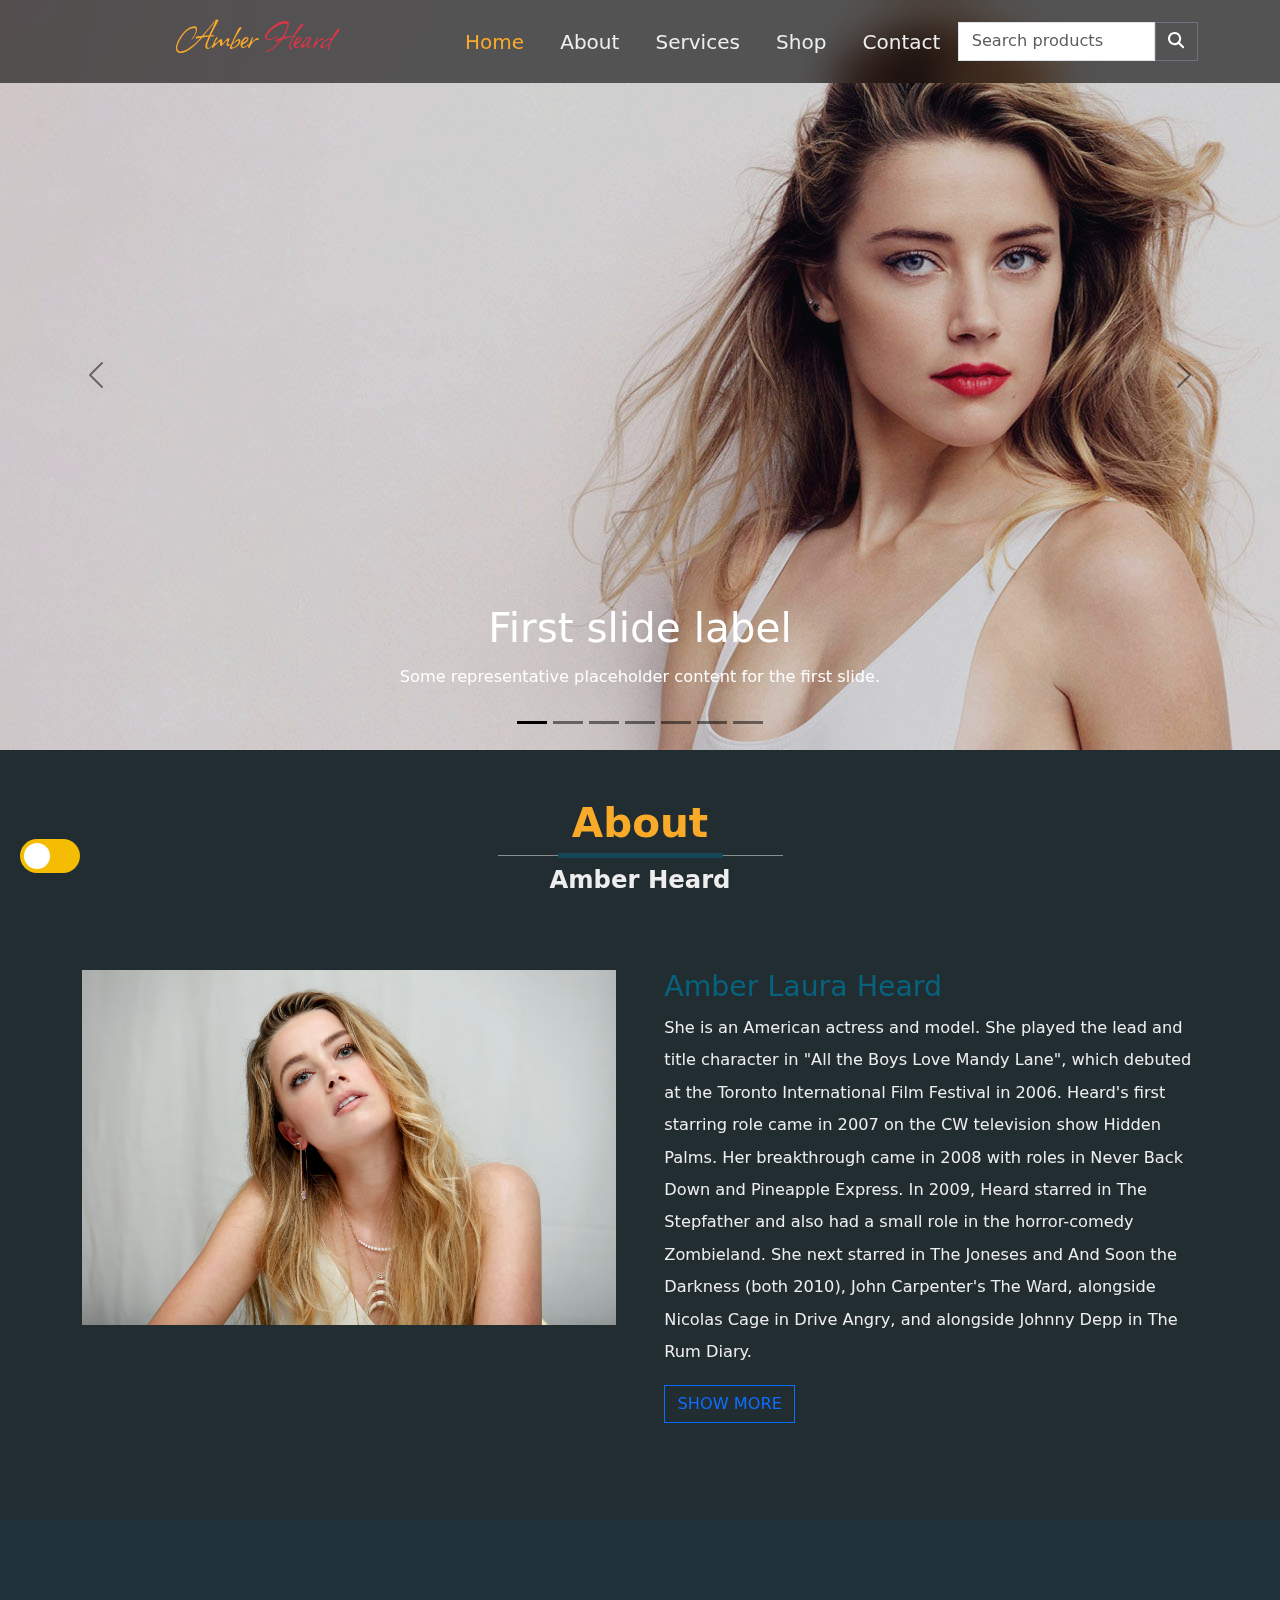
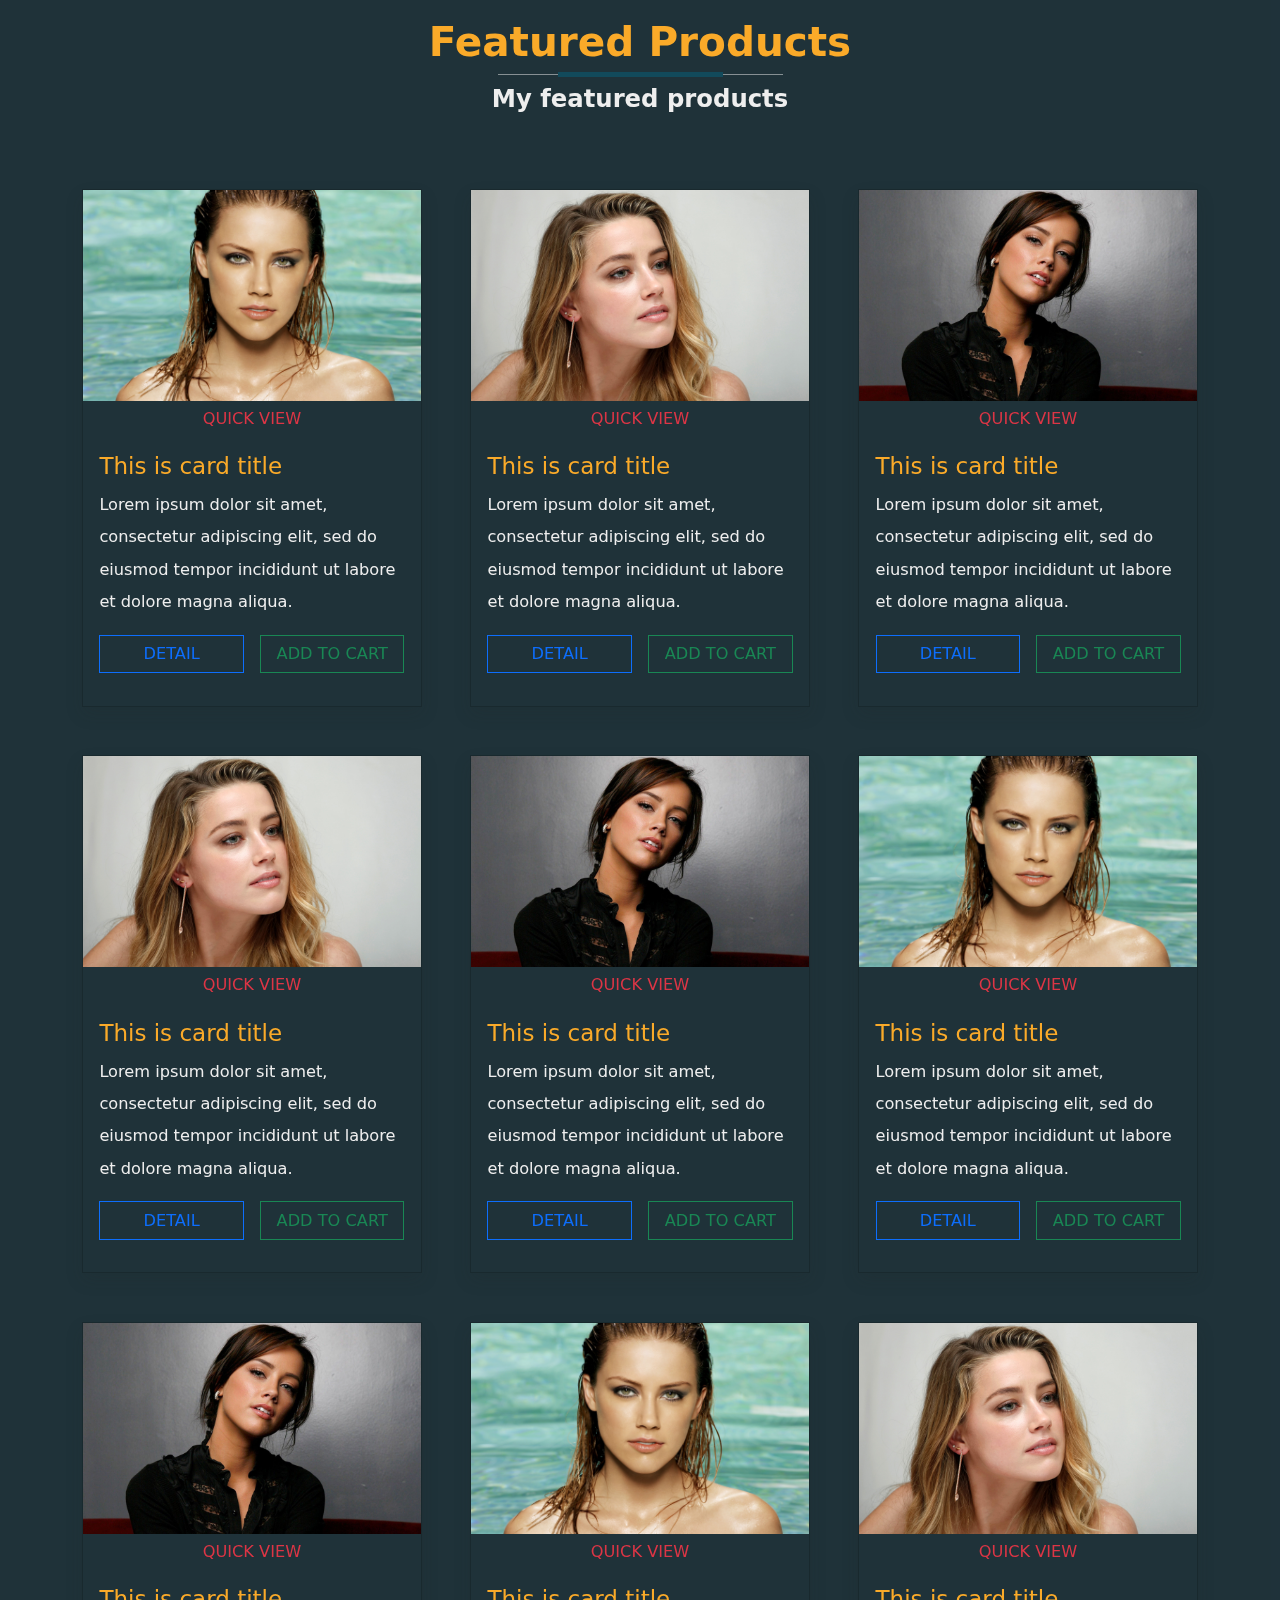
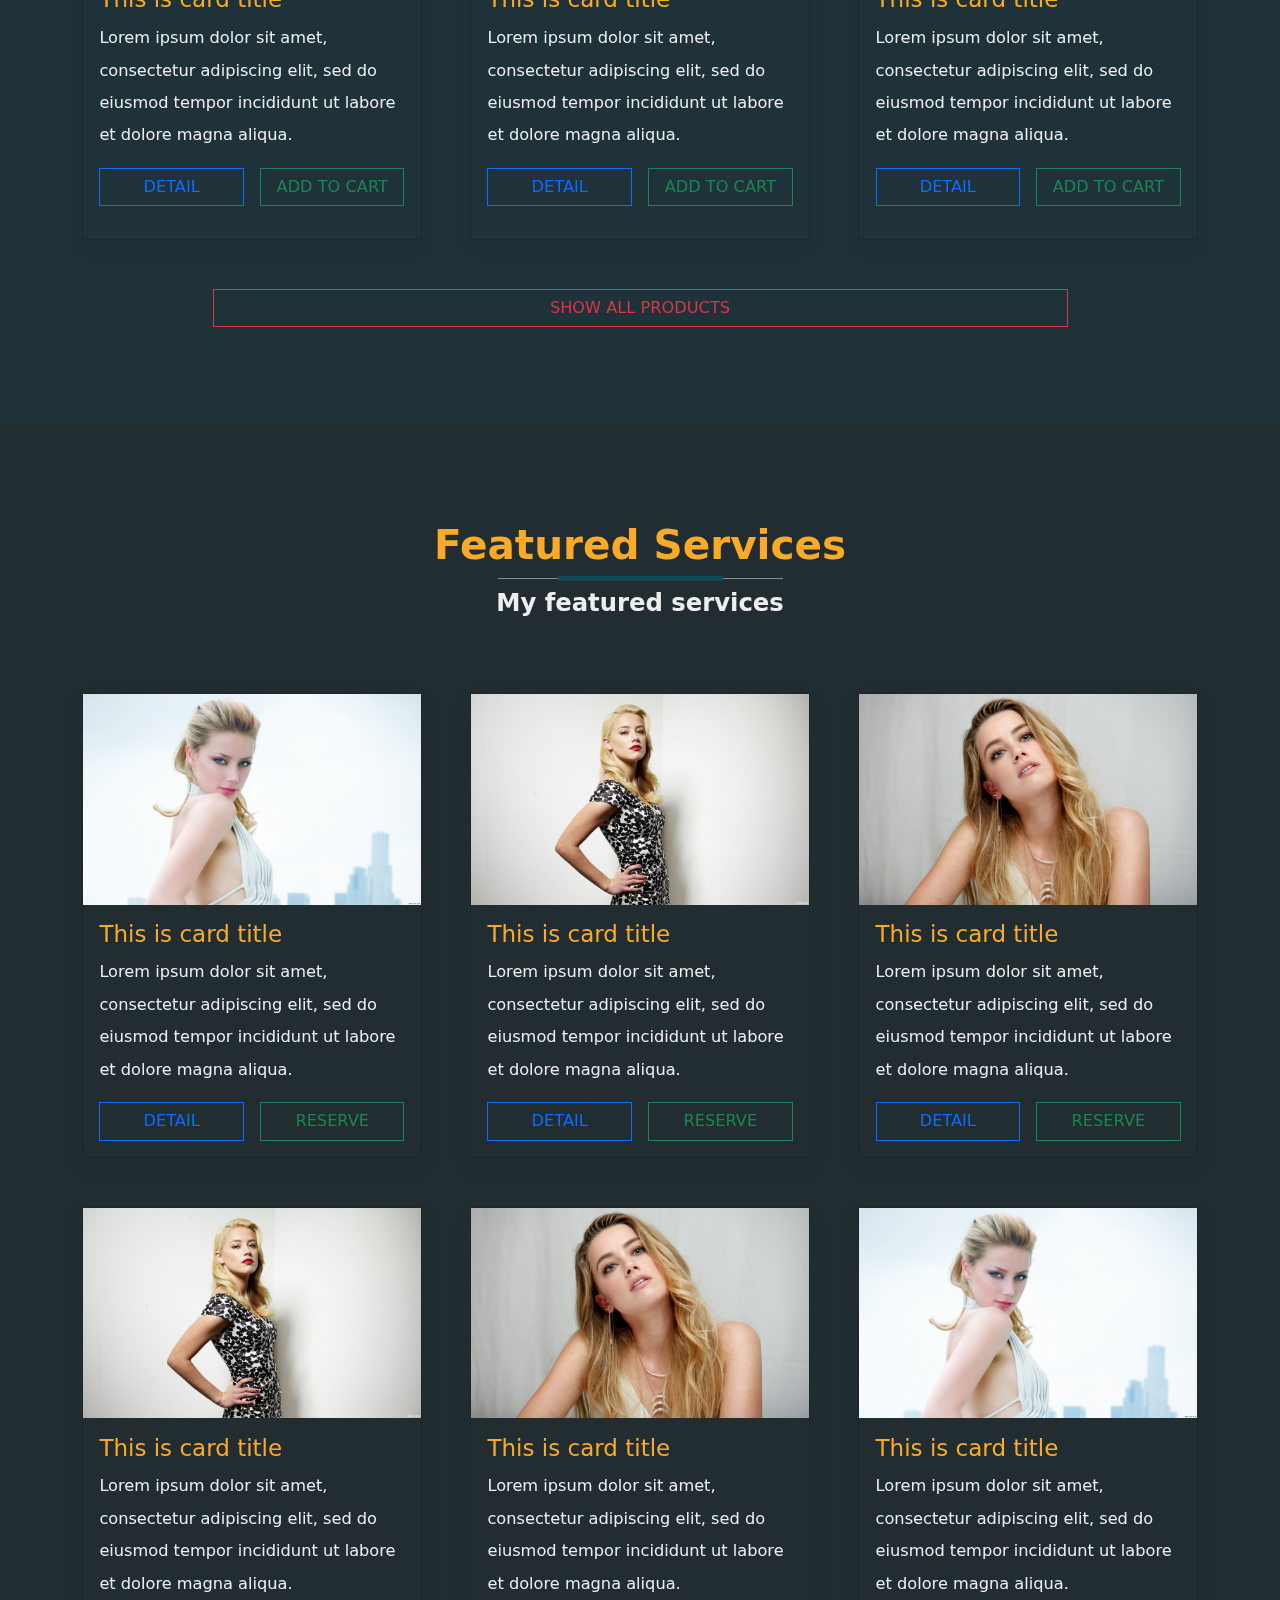
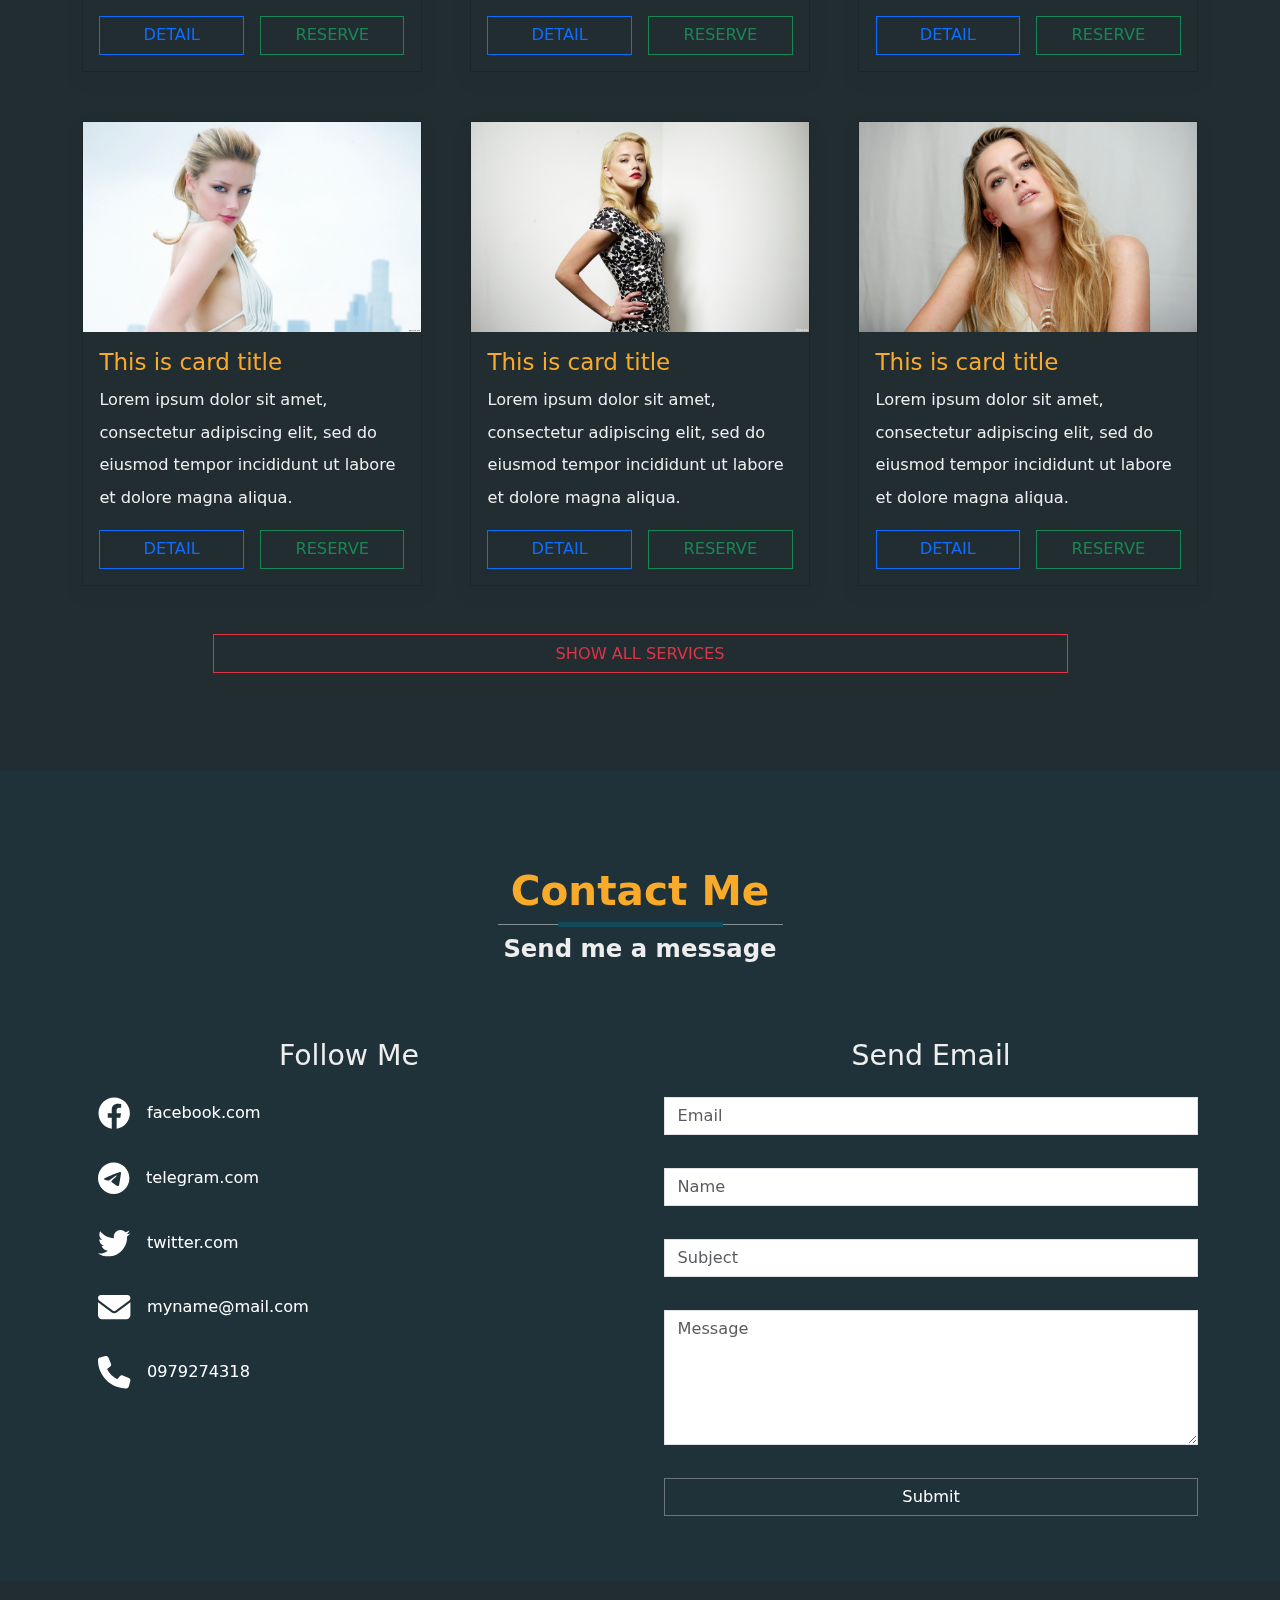
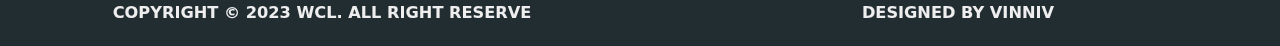
==== commit 4dcc741e: "02202023" ====
--- a/html/index.html
+++ b/html/index.html
@@ -9,6 +9,7 @@
     <link rel="stylesheet" href="../css/style.css">
     <link rel="stylesheet" href="../css/toggle-mode.css">
     <link rel="stylesheet" href="../libs/font-awesome/css/all.min.css" class="rel">
+    <link rel="stylesheet" href="../libs/animate/css/animate.min.css" class="rel">
     <title>Our CMS</title>
 </head>
 
@@ -20,7 +21,8 @@
                     <nav class="navbar navbar-expand-lg">
                         <div class="container">
                             <a id="logo" class="navbar-brand fw-bolder px-5" href="./index.html">
-                                <h1 class="v-color-link font-alison fs-1 px-5">Amber <span class="text-danger">Heard</span></h1>
+                                <h1 class="v-color-link font-alison fs-1 px-5">Amber <span
+                                        class="text-danger">Heard</span></h1>
                             </a>
                             <button class="navbar-toggler" type="button" data-bs-toggle="collapse"
                                 data-bs-target="#navbarSupportedContent" aria-controls="navbarSupportedContent"
@@ -31,31 +33,33 @@
                                 <ul class="navbar-nav me-auto mb-2 mb-lg-0">
                                     <li class="v-nav-item nav-item">
                                         <a class="v-nav-link nav-link v-active active" aria-current="page"
-                                            href="#">Home</a>
+                                            href="./index.html">Home</a>
                                     </li>
                                     <li class="v-nav-item nav-item ">
-                                        <a class="v-nav-link nav-link" href="#">About</a>
+                                        <a class="v-nav-link nav-link" href="./about.html">About</a>
                                     </li>
                                     <li class="v-nav-item nav-item ">
-                                        <a class="v-nav-link nav-link" href="#" role="button">
+                                        <a class="v-nav-link nav-link" href="./services.html" role="button">
                                             Services
                                         </a>
                                     </li>
                                     <li class="v-nav-item nav-item ">
-                                        <a class="v-nav-link nav-link" href="#" role="button">
+                                        <a class="v-nav-link nav-link" href="./shop.html" role="button">
                                             Shop
                                         </a>
                                     </li>
                                     <li class="v-nav-item nav-item">
-                                        <a class="v-nav-link nav-link" href="#" role="button">
+                                        <a class="v-nav-link nav-link" href="./contact.html" role="button">
                                             Contact
                                         </a>
                                     </li>
                                 </ul>
                                 <form class="d-flex" role="search">
-                                    <input class="form-control rounded-0" type="search" placeholder="Search products" aria-label="Search">
-                                    <button class="btn btn-outline-secondary text-white rounded-0" type="submit"><i class="fa-solid fa-search"></i></button>
-                                  </form>
+                                    <input class="form-control rounded-0" type="search" placeholder="Search products"
+                                        aria-label="Search">
+                                    <button class="btn btn-outline-secondary text-white rounded-0" type="submit"><i
+                                            class="fa-solid fa-search"></i></button>
+                                </form>
                             </div>
                         </div>
                     </nav>
@@ -179,7 +183,8 @@
                                     Carpenter's The Ward,
                                     alongside Nicolas Cage in Drive Angry, and alongside Johnny Depp in The Rum Diary.
                                 </p>
-                                <a href="#" class="btn btn-outline-primary rounded-0"> <span class="text-uppercase">Show more</span></a>
+                                <a href="#" class="btn btn-outline-primary rounded-0"> <span class="text-uppercase">Show
+                                        more</span></a>
                             </div>
                         </div>
                     </div>
@@ -199,9 +204,11 @@
                                         <div class="card rounded-0 bg-transparent shadow">
                                             <img src="../images/p1.jpg" alt="" width="100%" height="auto" />
                                             <div class="card-body pt-0 px-0">
-                                                <a href="#" class="btn btn-outline-danger border-0 rounded-0 w-100">
-                                                    <span class="text-uppercase">Quick View</span>
-                                                </a>
+                                                <button type="button"
+                                                    class="btn btn-outline-danger border-0 rounded-0 w-100 text-uppercase"
+                                                    data-bs-toggle="modal" data-bs-target="#quickViewContainer">
+                                                    Quick View
+                                                </button>
                                                 <div class="p-3 card-content">
                                                     <h3 class="v-color-link">This is card title</h3>
                                                     <p class="card-text">Lorem ipsum dolor sit amet, consectetur
@@ -231,9 +238,11 @@
                                         <div class="card rounded-0 bg-transparent shadow">
                                             <img src="../images/p2.jpg" alt="" width="100%" height="auto" />
                                             <div class="card-body pt-0 px-0">
-                                                <a href="#" class="btn btn-outline-danger border-0 rounded-0 w-100">
-                                                    <span class="text-uppercase">Quick View</span>
-                                                </a>
+                                                <button type="button"
+                                                    class="btn btn-outline-danger border-0 rounded-0 w-100 text-uppercase"
+                                                    data-bs-toggle="modal" data-bs-target="#quickViewContainer">
+                                                    Quick View
+                                                </button>
                                                 <div class="p-3 card-content">
                                                     <h3 class="v-color-link">This is card title</h3>
                                                     <p class="card-text">Lorem ipsum dolor sit amet, consectetur
@@ -264,9 +273,11 @@
                                         <div class="card rounded-0 bg-transparent shadow">
                                             <img src="../images/p4.jpg" alt="" width="100%" height="auto" />
                                             <div class="card-body pt-0 px-0">
-                                                <a href="#" class="btn btn-outline-danger border-0 rounded-0 w-100">
-                                                    <span class="text-uppercase">Quick View</span>
-                                                </a>
+                                                <button type="button"
+                                                    class="btn btn-outline-danger border-0 rounded-0 w-100 text-uppercase"
+                                                    data-bs-toggle="modal" data-bs-target="#quickViewContainer">
+                                                    Quick View
+                                                </button>
                                                 <div class="p-3 card-content">
                                                     <h3 class="v-color-link">This is card title</h3>
                                                     <p class="card-text">Lorem ipsum dolor sit amet, consectetur
@@ -297,9 +308,11 @@
                                         <div class="card rounded-0 bg-transparent shadow">
                                             <img src="../images/p2.jpg" alt="" width="100%" height="auto" />
                                             <div class="card-body pt-0 px-0">
-                                                <a href="#" class="btn btn-outline-danger border-0 rounded-0 w-100">
-                                                    <span class="text-uppercase">Quick View</span>
-                                                </a>
+                                                <button type="button"
+                                                    class="btn btn-outline-danger border-0 rounded-0 w-100 text-uppercase"
+                                                    data-bs-toggle="modal" data-bs-target="#quickViewContainer">
+                                                    Quick View
+                                                </button>
                                                 <div class="p-3 card-content">
                                                     <h3 class="v-color-link">This is card title</h3>
                                                     <p class="card-text">Lorem ipsum dolor sit amet, consectetur
@@ -330,9 +343,11 @@
                                         <div class="card rounded-0 bg-transparent shadow">
                                             <img src="../images/p4.jpg" alt="" width="100%" height="auto" />
                                             <div class="card-body pt-0 px-0">
-                                                <a href="#" class="btn btn-outline-danger border-0 rounded-0 w-100">
-                                                    <span class="text-uppercase">Quick View</span>
-                                                </a>
+                                                <button type="button"
+                                                    class="btn btn-outline-danger border-0 rounded-0 w-100 text-uppercase"
+                                                    data-bs-toggle="modal" data-bs-target="#quickViewContainer">
+                                                    Quick View
+                                                </button>
                                                 <div class="p-3 card-content">
                                                     <h3 class="v-color-link">This is card title</h3>
                                                     <p class="card-text">Lorem ipsum dolor sit amet, consectetur
@@ -363,9 +378,11 @@
                                         <div class="card rounded-0 bg-transparent shadow">
                                             <img src="../images/p1.jpg" alt="" width="100%" height="auto" />
                                             <div class="card-body pt-0 px-0">
-                                                <a href="#" class="btn btn-outline-danger border-0 rounded-0 w-100">
-                                                    <span class="text-uppercase">Quick View</span>
-                                                </a>
+                                                <button type="button"
+                                                    class="btn btn-outline-danger border-0 rounded-0 w-100 text-uppercase"
+                                                    data-bs-toggle="modal" data-bs-target="#quickViewContainer">
+                                                    Quick View
+                                                </button>
                                                 <div class="p-3 card-content">
                                                     <h3 class="v-color-link">This is card title</h3>
                                                     <p class="card-text">Lorem ipsum dolor sit amet, consectetur
@@ -396,9 +413,11 @@
                                         <div class="card rounded-0 bg-transparent shadow">
                                             <img src="../images/p4.jpg" alt="" width="100%" height="auto" />
                                             <div class="card-body pt-0 px-0">
-                                                <a href="#" class="btn btn-outline-danger border-0 rounded-0 w-100">
-                                                    <span class="text-uppercase">Quick View</span>
-                                                </a>
+                                                <button type="button"
+                                                    class="btn btn-outline-danger border-0 rounded-0 w-100 text-uppercase"
+                                                    data-bs-toggle="modal" data-bs-target="#quickViewContainer">
+                                                    Quick View
+                                                </button>
                                                 <div class="p-3 card-content">
                                                     <h3 class="v-color-link">This is card title</h3>
                                                     <p class="card-text">Lorem ipsum dolor sit amet, consectetur
@@ -429,9 +448,11 @@
                                         <div class="card rounded-0 bg-transparent shadow">
                                             <img src="../images/p1.jpg" alt="" width="100%" height="auto" />
                                             <div class="card-body pt-0 px-0 border-0">
-                                                <a href="#" class="btn btn-outline-danger border-0 rounded-0 w-100">
-                                                    <span class="text-uppercase">Quick View</span>
-                                                </a>
+                                                <button type="button"
+                                                    class="btn btn-outline-danger border-0 rounded-0 w-100 text-uppercase"
+                                                    data-bs-toggle="modal" data-bs-target="#quickViewContainer">
+                                                    Quick View
+                                                </button>
                                                 <div class="p-3 card-content">
                                                     <h3 class="v-color-link">This is card title</h3>
                                                     <p class="card-text">Lorem ipsum dolor sit amet, consectetur
@@ -462,9 +483,11 @@
                                         <div class="card rounded-0 bg-transparent shadow">
                                             <img src="../images/p2.jpg" alt="" width="100%" height="auto" />
                                             <div class="card-body pt-0 px-0">
-                                                <a href="#" class="btn btn-outline-danger border-0 rounded-0 w-100 ">
-                                                    <span class="text-uppercase">Quick View</span>
-                                                </a>
+                                                <button type="button"
+                                                    class="btn btn-outline-danger border-0 rounded-0 w-100 text-uppercase"
+                                                    data-bs-toggle="modal" data-bs-target="#quickViewContainer">
+                                                    Quick View
+                                                </button>
                                                 <div class="p-3 card-content">
                                                     <h3 class="v-color-link">This is card title</h3>
                                                     <p class="card-text">Lorem ipsum dolor sit amet, consectetur
@@ -815,10 +838,108 @@
                                             placeholder="Message"></textarea>
                                     </div>
                                     <div class="form-group py-3">
-                                        <input type="button" class="btn btn-outline-secondary rounded-0 w-100 v-text-color"
-                                            name="email" value="Submit">
+                                        <input type="button"
+                                            class="btn btn-outline-secondary rounded-0 w-100 v-text-color" name="email"
+                                            value="Submit">
                                     </div>
                                 </form>
+                            </div>
+                        </div>
+                    </div>
+                </section>
+                <section id="quick-view-modal">
+                    <div class="modal fade" id="quickViewContainer" tabindex="-1" aria-labelledby="quickViewContainer"
+                        aria-hidden="true">
+                        <div class="modal-dialog modal-xl modal-dialog-centered">
+                            <div class="modal-content rounded-0 shadow">
+                                <div class="modal-header rounded-0 bg-danger text-white">
+                                    <span class="modal-title fs-5" id="">Product Quick View</span>
+                                    <button type="button" class="btn-close" data-bs-dismiss="modal"
+                                        aria-label="Close"></button>
+                                </div>
+                                <div class="modal-body">
+                                    <div class="row g-3">
+                                        <div class="col-md-6 col-sm-12">
+                                            <div id="productImages" class="carousel slide carousel-dark">
+                                                <div class="carousel-indicators">
+                                                    <button type="button" data-bs-target="#productImages" data-bs-slide-to="0"
+                                                        class="active v-text-color" aria-current="true" aria-label="Slide 1"></button>
+                                                    <button type="button" data-bs-target="#productImages" data-bs-slide-to="1"
+                                                        class="v-text-color" aria-label="Slide 2"></button>
+                                                    <button type="button" data-bs-target="#productImages" data-bs-slide-to="2"
+                                                        class="v-text-color" aria-label="Slide 3"></button>
+                                                    <button type="button" data-bs-target="#productImages" data-bs-slide-to="3"
+                                                        class="v-text-color" aria-label="Slide 4"></button>
+                                                </div>
+                                                <div class="carousel-inner">
+                                                    <div class="carousel-item active">
+                                                        <img src="../images/p1.jpg" class="d-block w-100" alt="...">
+                                                    </div>
+                                                    <div class="carousel-item">
+                                                        <img src="../images/p2.jpg" class="d-block w-100" alt="...">
+                                                    </div>
+                                                    <div class="carousel-item">
+                                                        <img src="../images/p3.jpg" class="d-block w-100" alt="...">
+
+                                                    </div>
+                                                    <div class="carousel-item">
+                                                        <img src="../images/p4.jpg" class="d-block w-100" alt="...">
+                                                    </div>
+                                                </div>
+                                                <button class="carousel-control-prev" type="button" data-bs-target="#productImages"
+                                                    data-bs-slide="prev">
+                                                    <span class="carousel-control-prev-icon" aria-hidden="true"></span>
+                                                    <span class="visually-hidden">Previous</span>
+                                                </button>
+                                                <button class="carousel-control-next" type="button" data-bs-target="#productImages"
+                                                    data-bs-slide="next">
+                                                    <span class="carousel-control-next-icon" aria-hidden="true"></span>
+                                                    <span class="visually-hidden">Next</span>
+                                                </button>
+                                            </div>
+                                        </div>
+                                        <div class="col-md-6 col-sm-12">
+                                            <div class="row">
+                                                <h4 class="modal-title fs-5" id="">Product Name</h4>
+                                                <h4 class="modal-title fs-5" id="">Price: $230.000</h4>
+                                                <p class="card-text">Lorem ipsum dolor sit amet, consectetur
+                                                    adipiscing elit, sed do eiusmod tempor incididunt ut labore et
+                                                    dolore magna
+                                                    aliqua.
+                                                    Lorem ipsum dolor sit amet, consectetur
+                                                    adipiscing elit, sed do eiusmod tempor incididunt ut labore et
+                                                    dolore magna
+                                                    aliqua. 
+                                                </p>
+                                            </div>
+                                            
+                                            <div class="row g-3 py-3">
+                                                <div class="col-sm-6">
+                                                    <input class="form-control rounded-0" type="number" name="quantity" id="productQuantity">
+                                                </div>
+                                                <div class="col-sm-6">
+                                                    <a href="#" class="btn btn-outline-success rounded-0"> Add to cart</a>
+                                                </div>
+                                            </div>
+                                            <div class="row">
+                                                <h4 class="modal-title fs-6 py-1">Category:</h4>
+                                            </div>
+                                            <div class="row px-2">
+                                                <ul class="list-group list-group-horizontal">
+                                                    <li class="list-group-item fs-6 btn btn-outline-info d-flex rounded-0">Dress</li>
+                                                    <li class="list-group-item fs-6 btn btn-outline-info d-flex rounded-0">Red</li>
+                                                    <li class="list-group-item fs-6 btn btn-outline-info d-flex rounded-0">AHS</li>
+                                                </ul>
+                                            </div>
+                                        </div>
+                                    </div>
+                                </div>
+                                <div class="modal-footer rounded-0 border-0">
+                                    <button type="button" class="btn btn-outline-secondary rounded-0"
+                                        data-bs-dismiss="modal">Close</button>
+                                    <a href="#" class="btn btn-outline-primary rounded-0">View Product
+                                        Detail</a>
+                                </div>
                             </div>
                         </div>
                     </div>
@@ -826,7 +947,7 @@
             </div>
         </main>
         <footer>
-            <div class="container-fluid bg-gradient">
+            <div class="container-fluid">
                 <div class="row g-3">
                     <div class="col-md-6 col-sm-12">
                         <p class="text-center text-uppercase fw-bold p-3 m-0">Copyright &#169; 2023 WCL. All right
--- a/css/style.css
+++ b/css/style.css
@@ -122,4 +122,7 @@
 }
 .carousel-item img{
     opacity: 0.8;
+}
+.page-title{
+    background: url('../images/2.jpg');
 }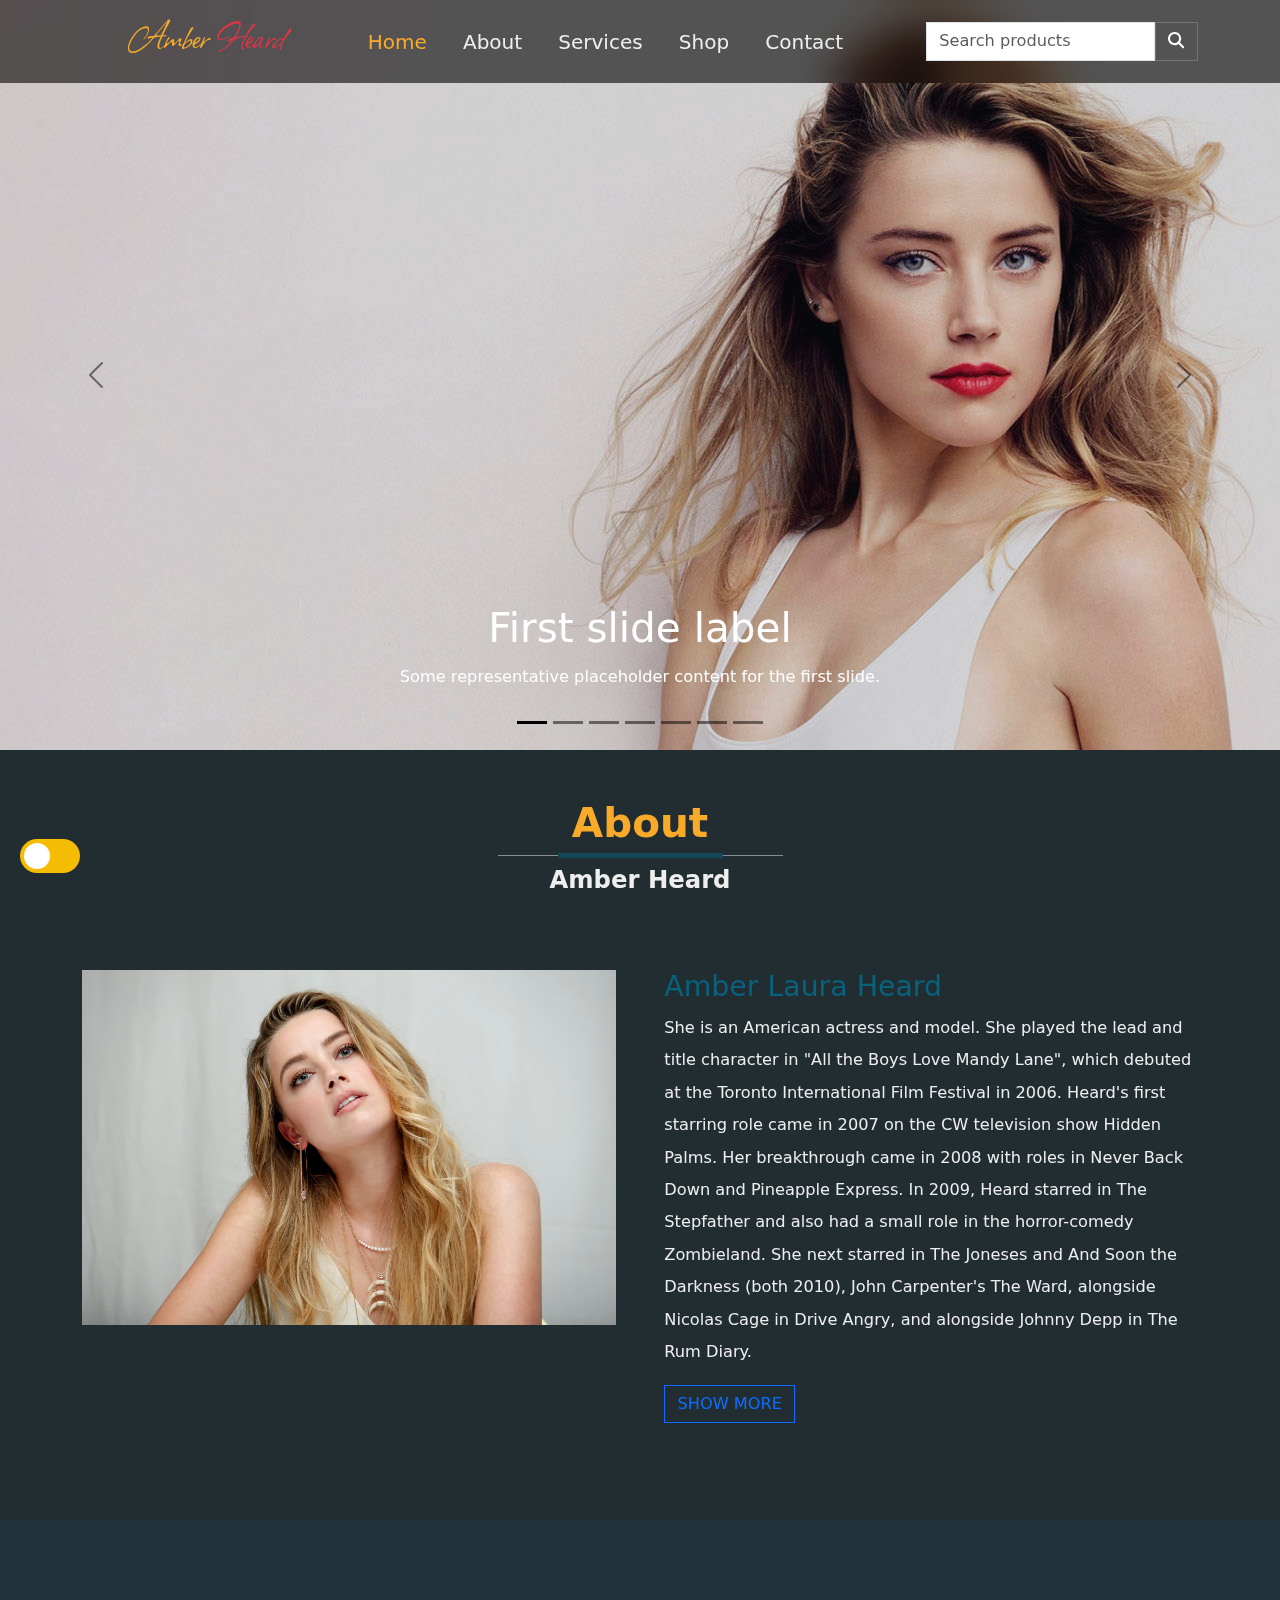
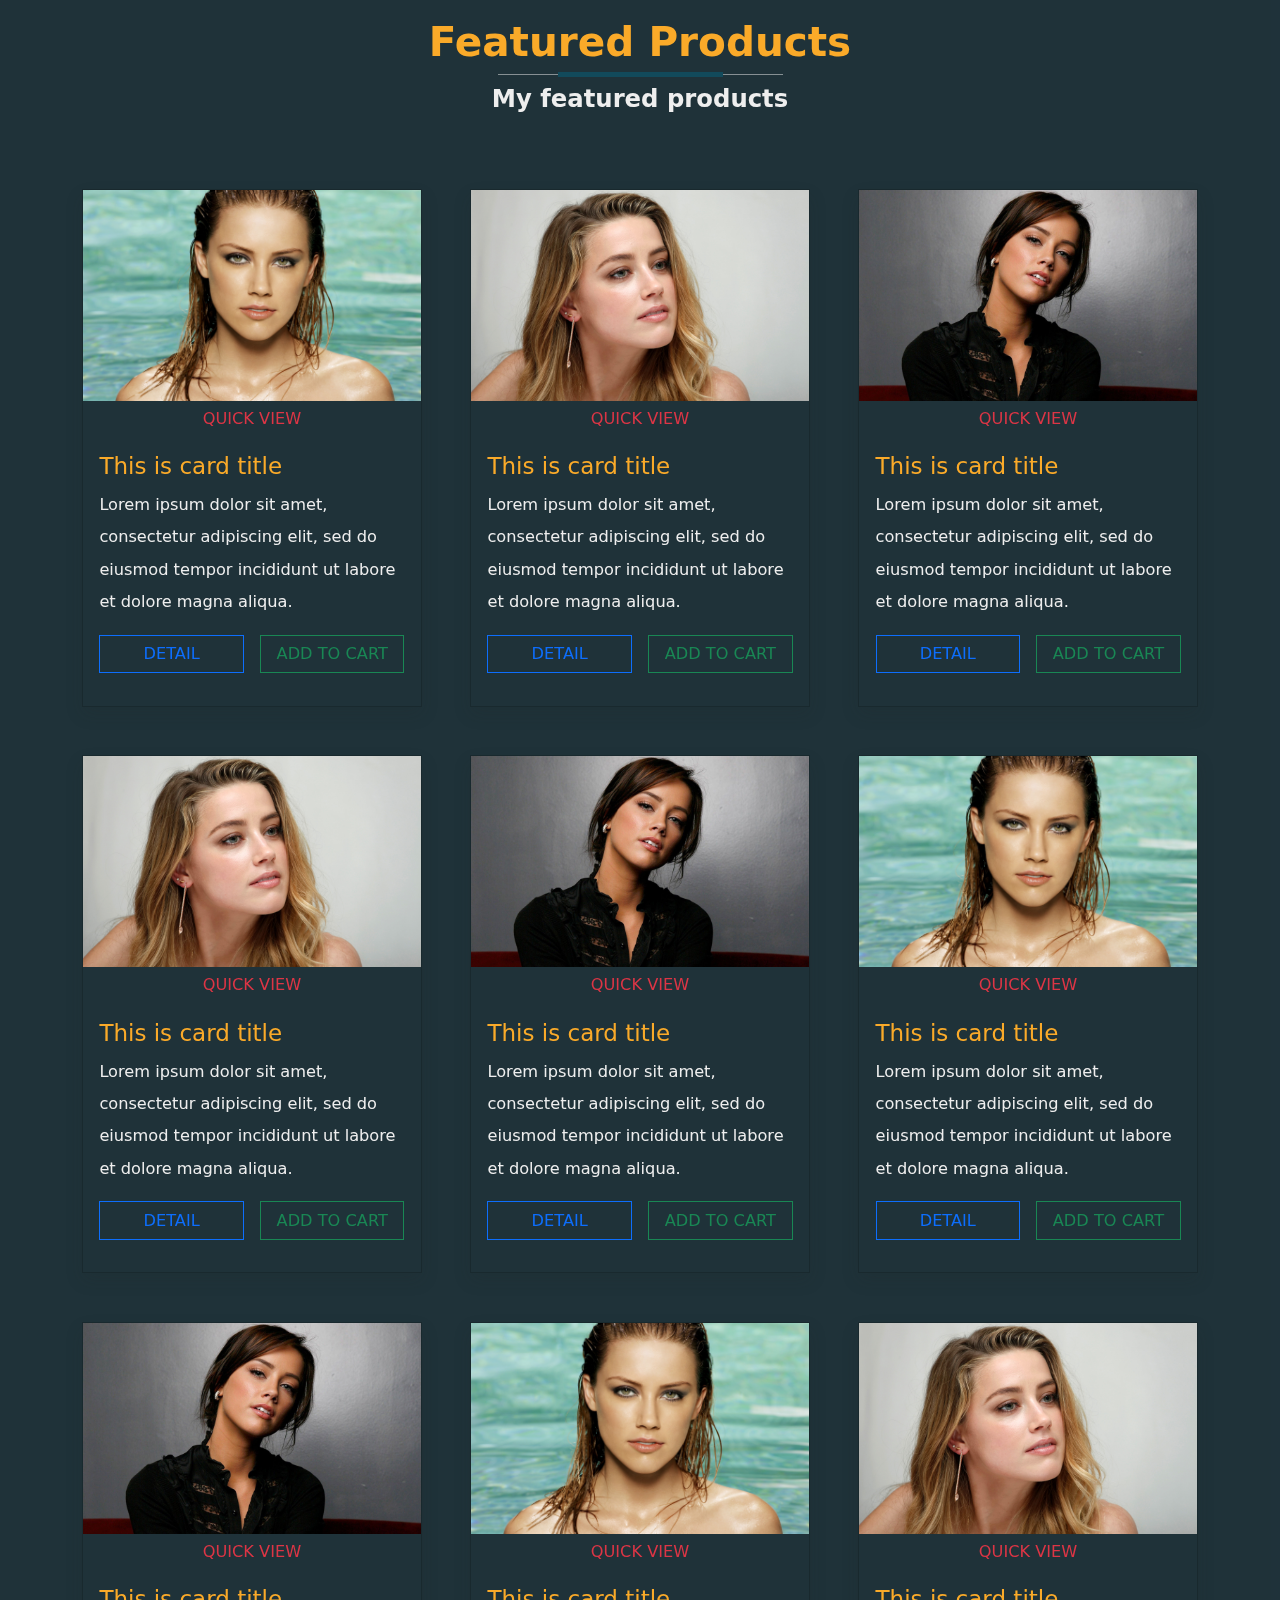
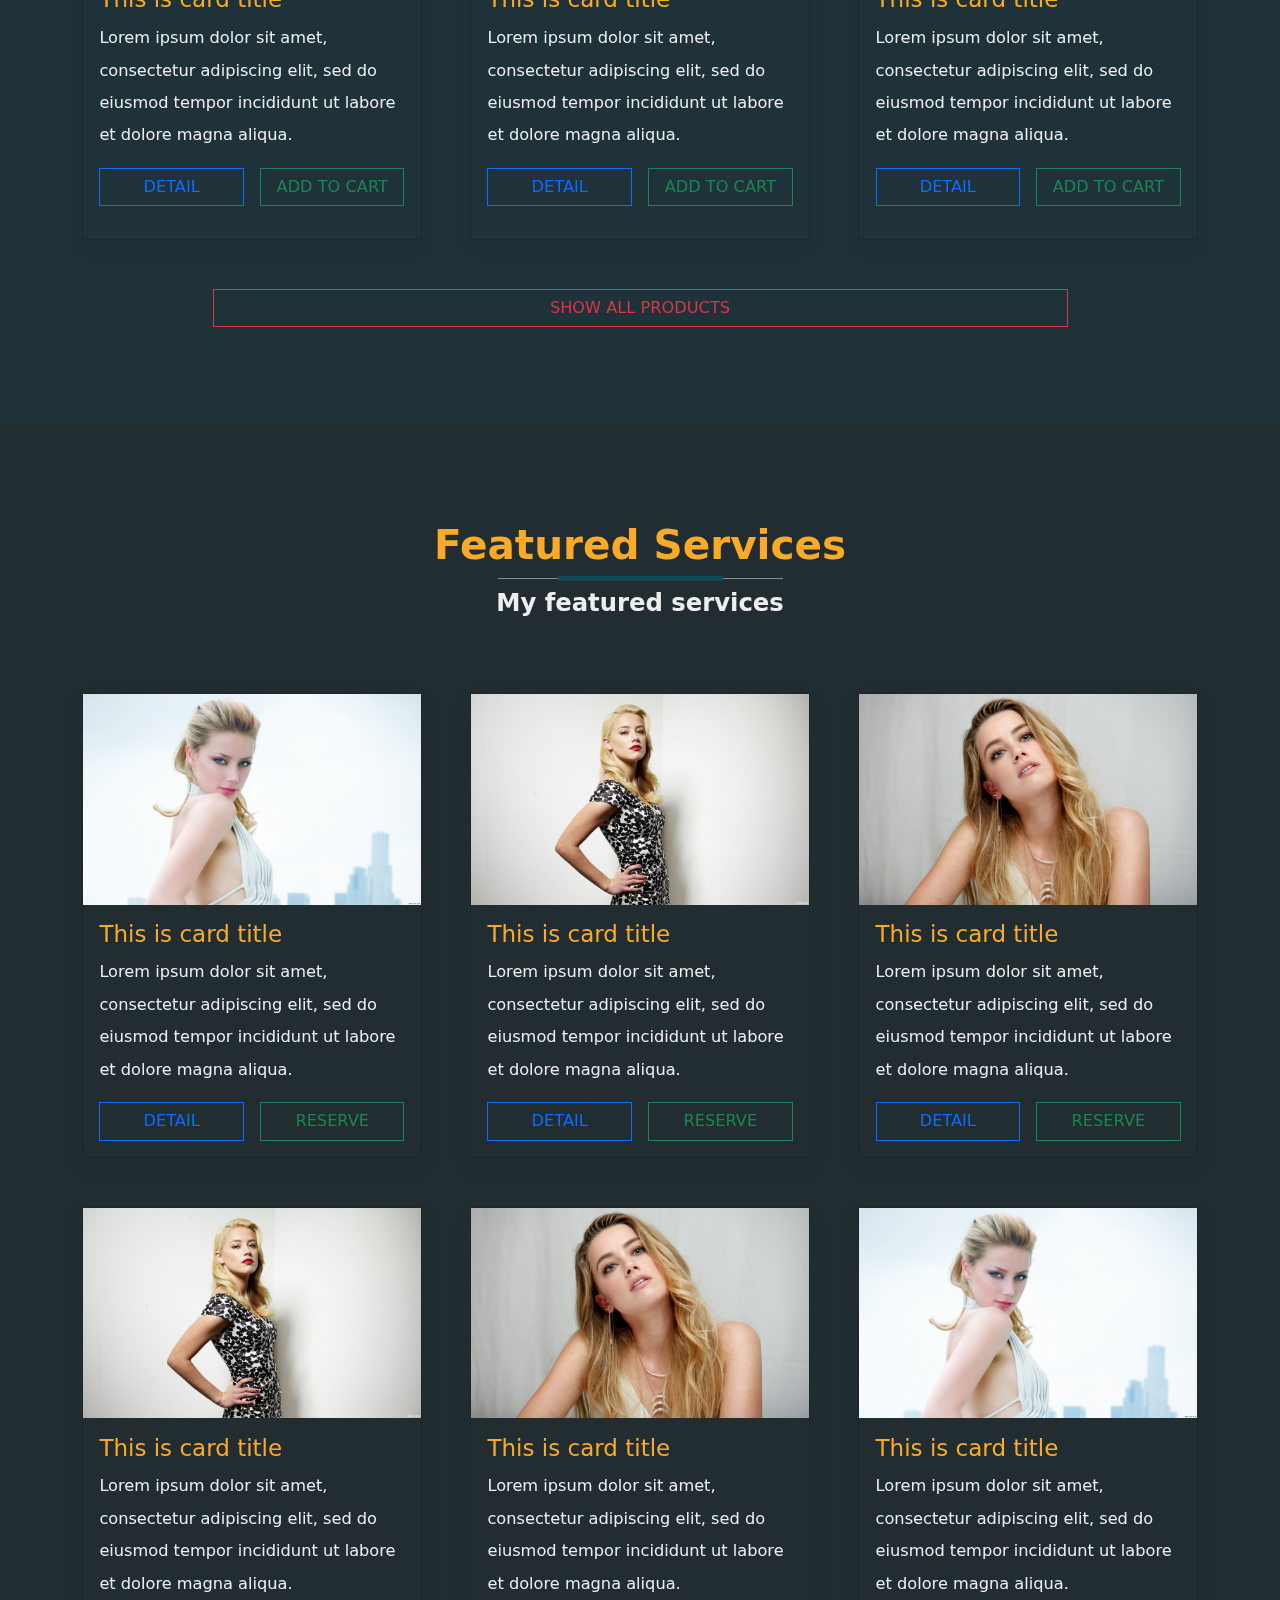
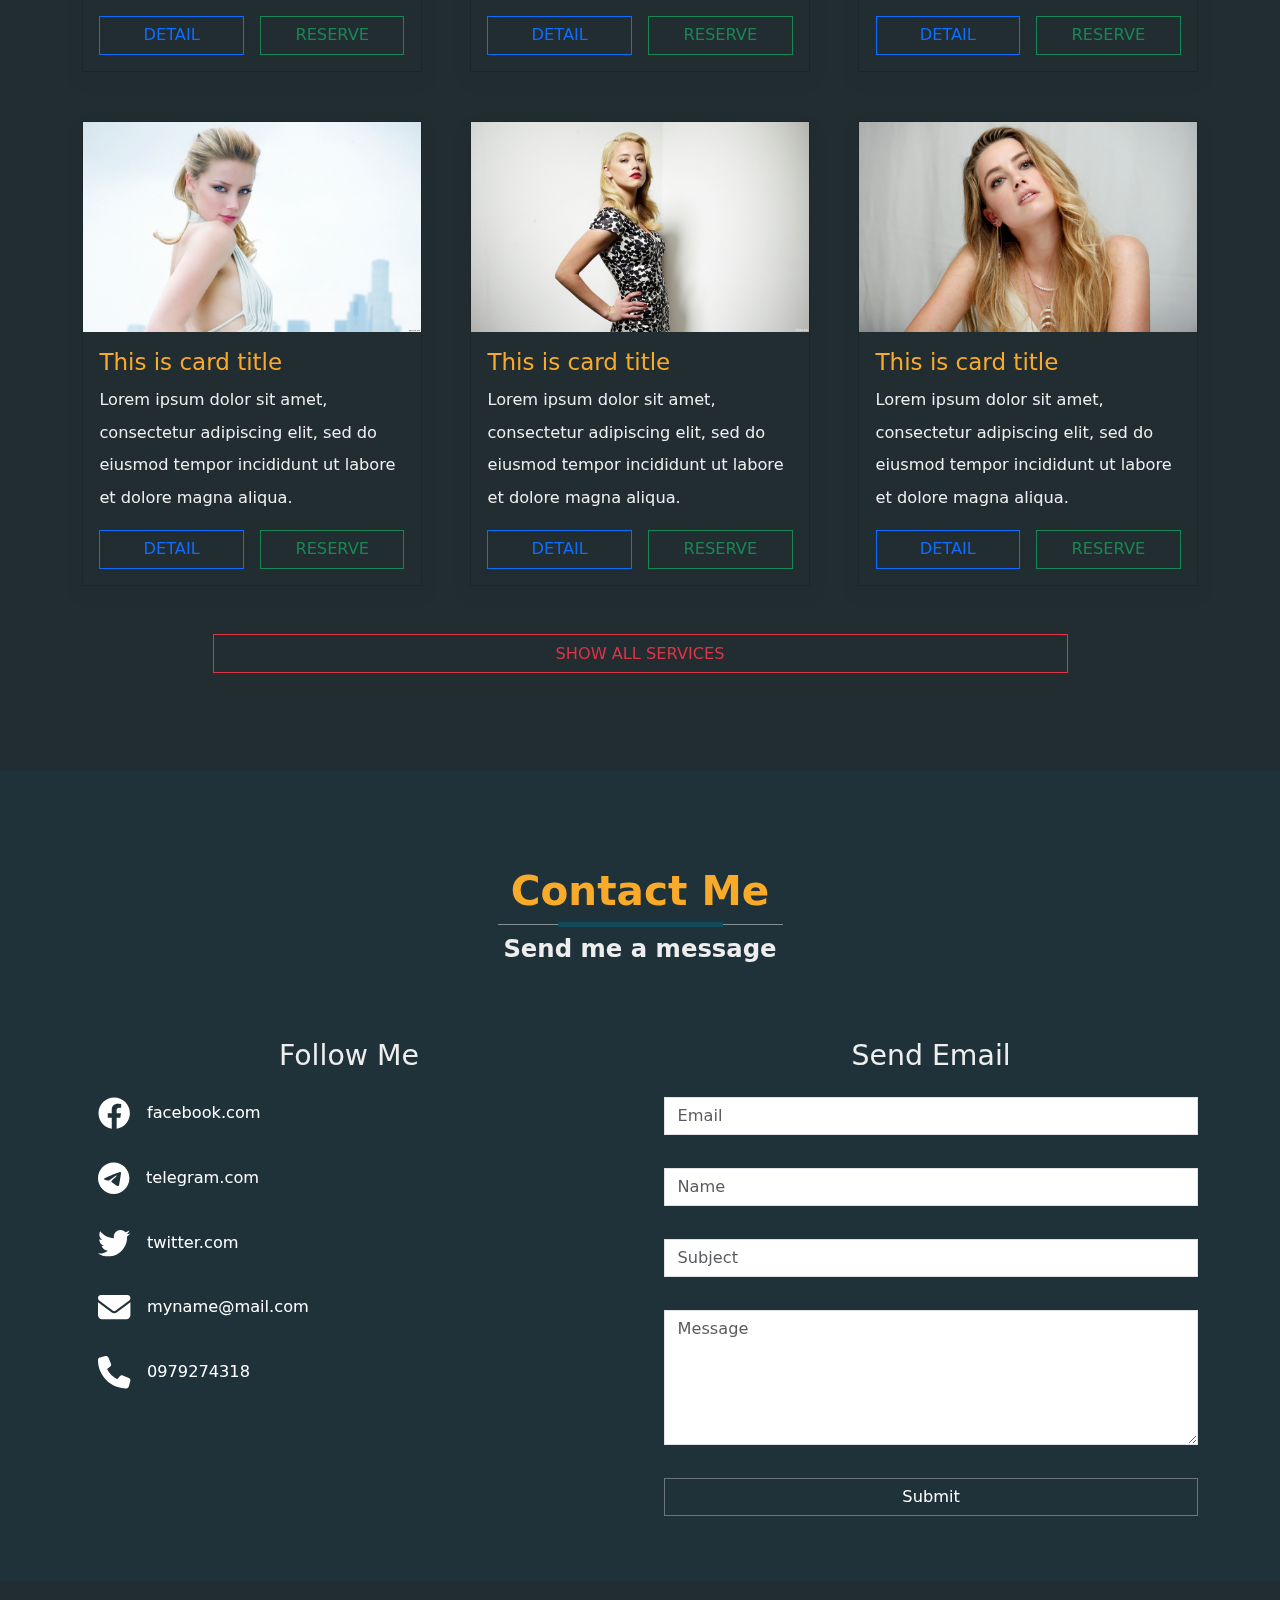
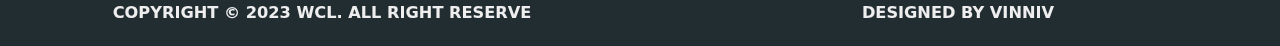
==== commit fd6b774e: "02202023-2" ====
--- a/html/index.html
+++ b/html/index.html
@@ -20,7 +20,7 @@
                 <div class="row">
                     <nav class="navbar navbar-expand-lg">
                         <div class="container">
-                            <a id="logo" class="navbar-brand fw-bolder px-5" href="./index.html">
+                            <a id="logo" class="navbar-brand fw-bolder" href="./index.html">
                                 <h1 class="v-color-link font-alison fs-1 px-5">Amber <span
                                         class="text-danger">Heard</span></h1>
                             </a>
